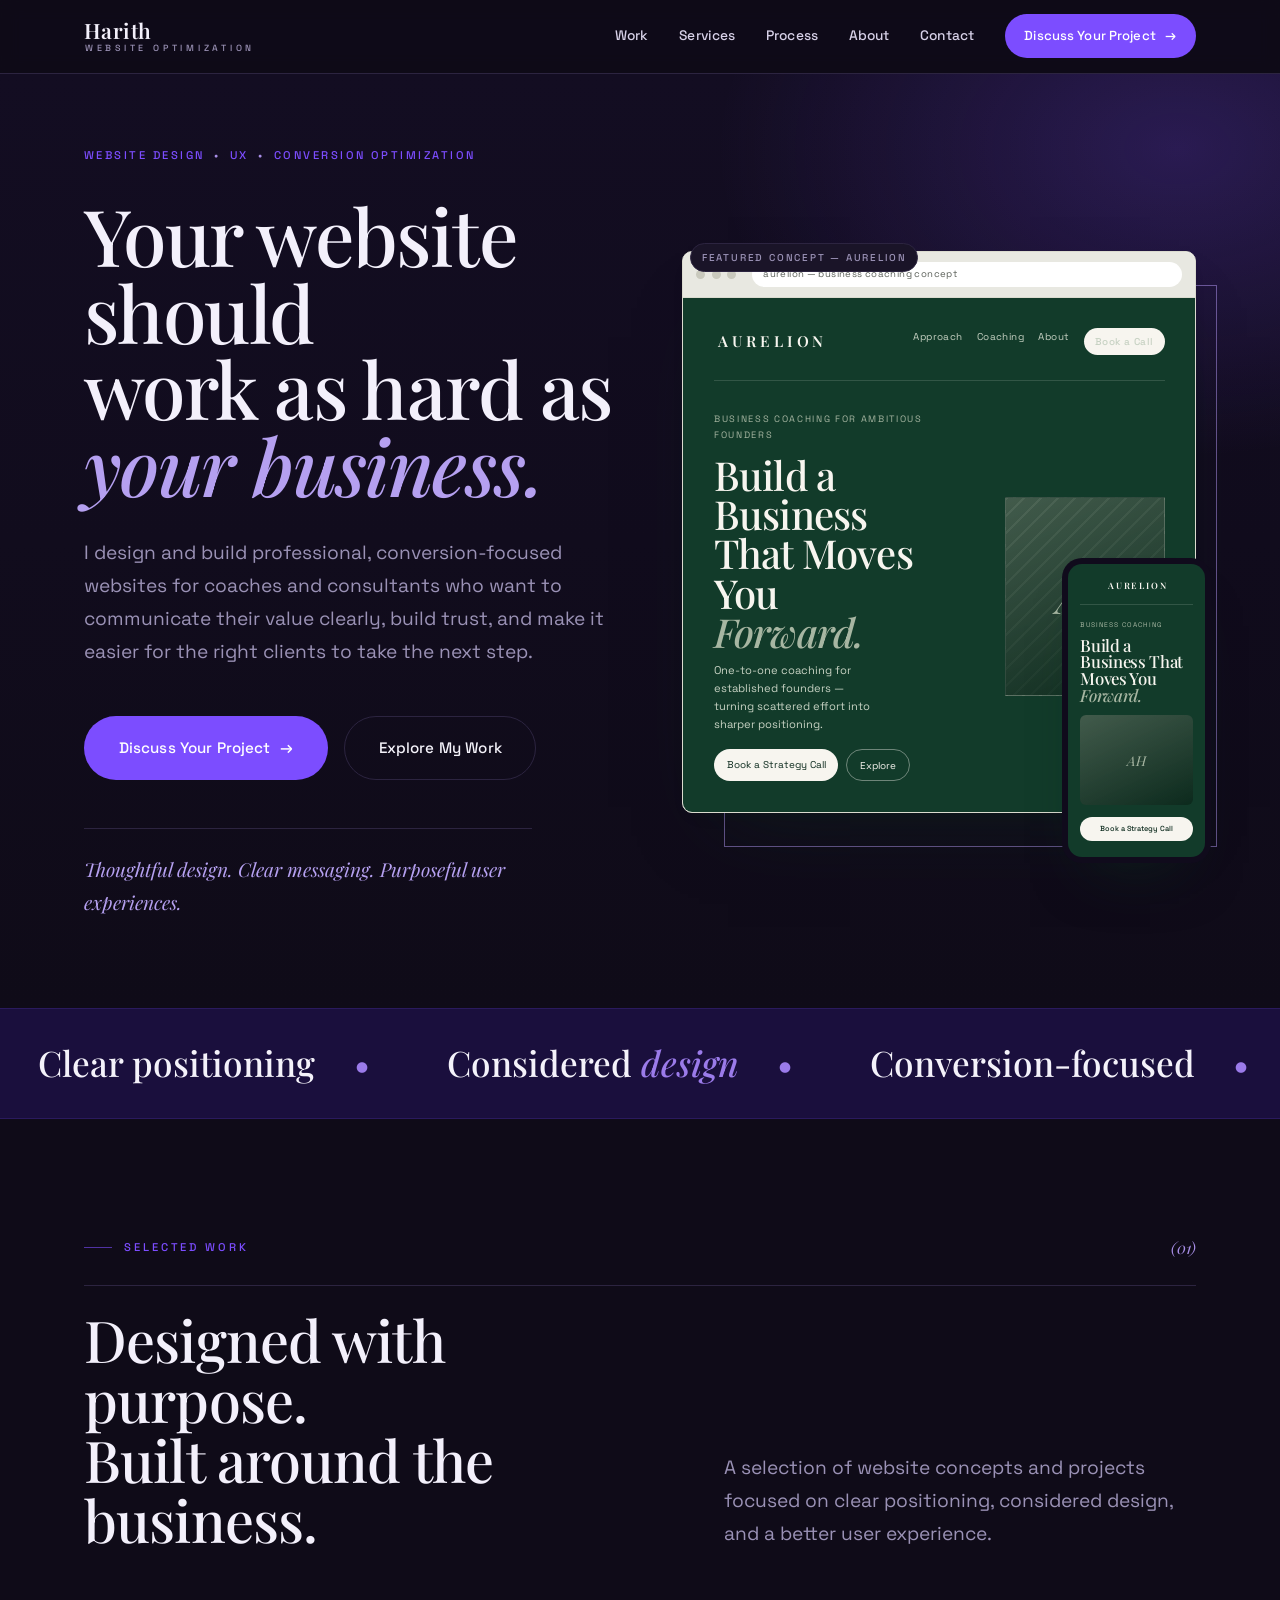
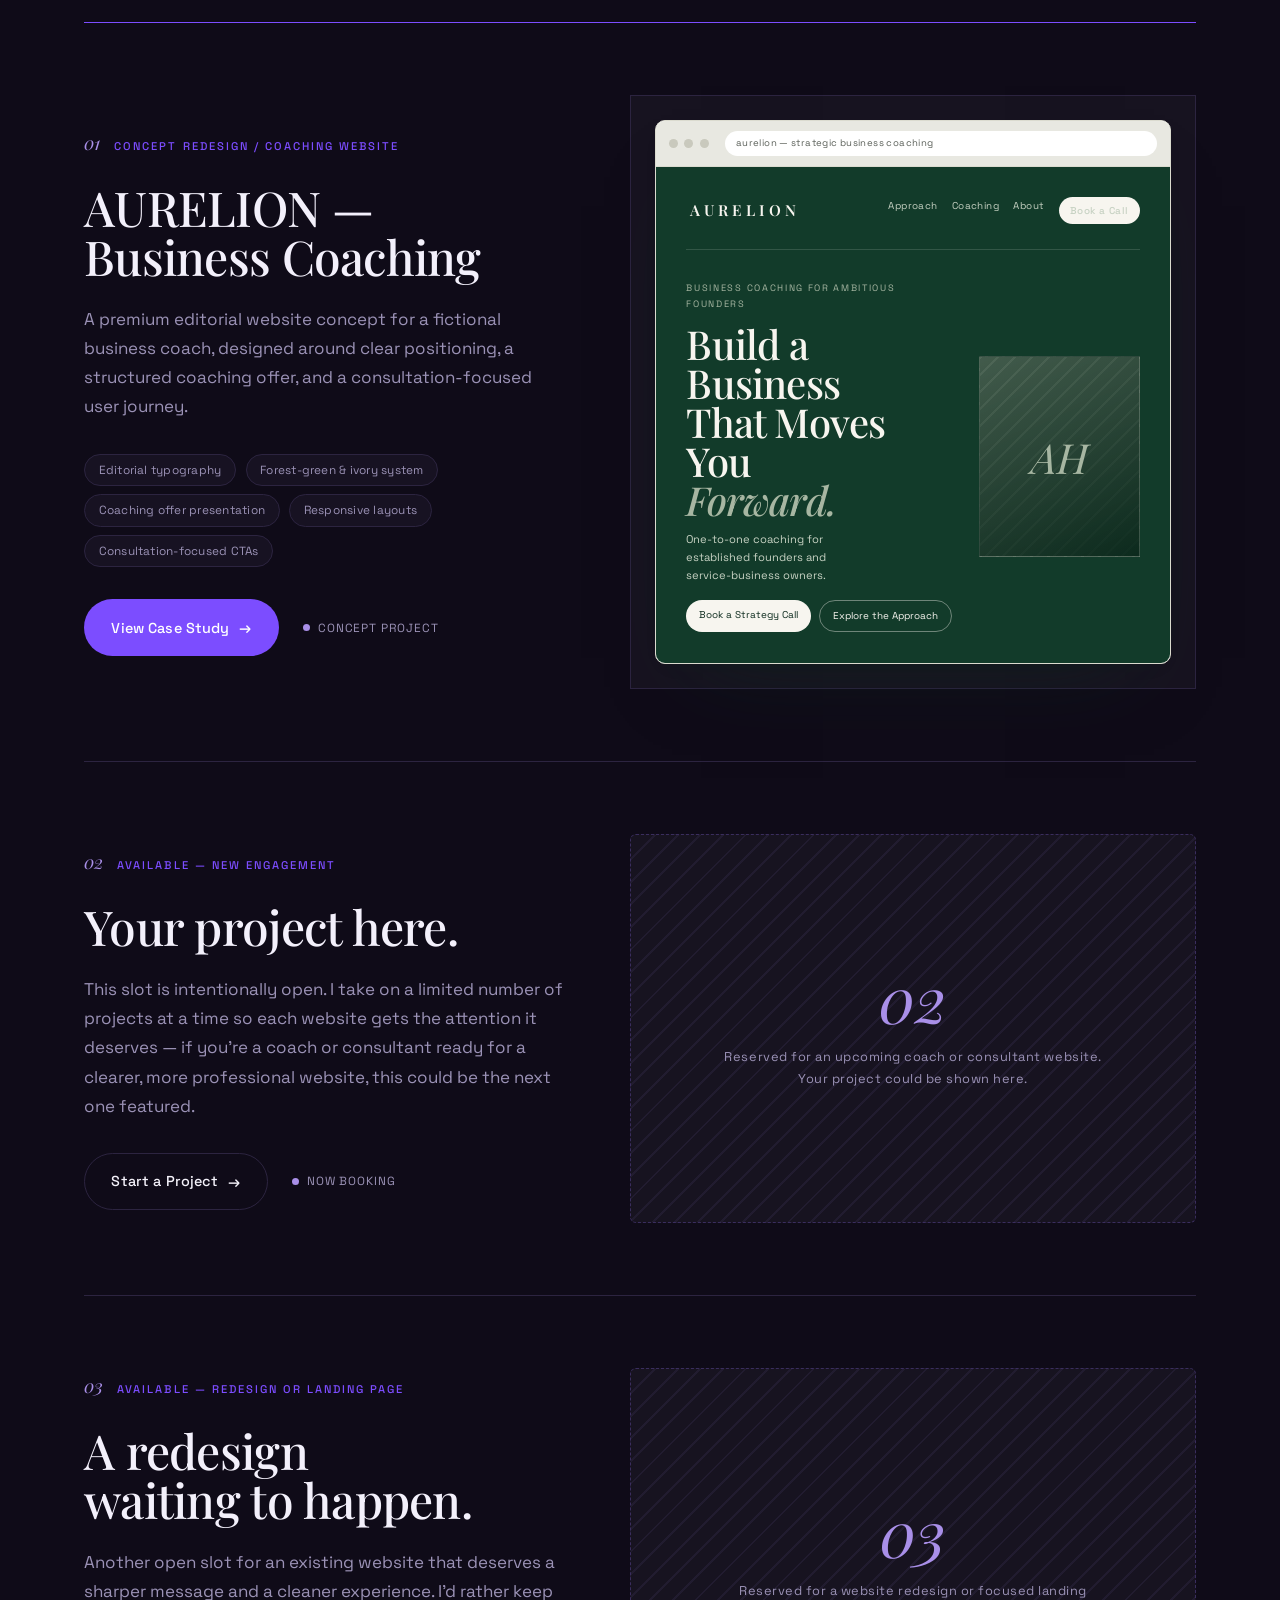
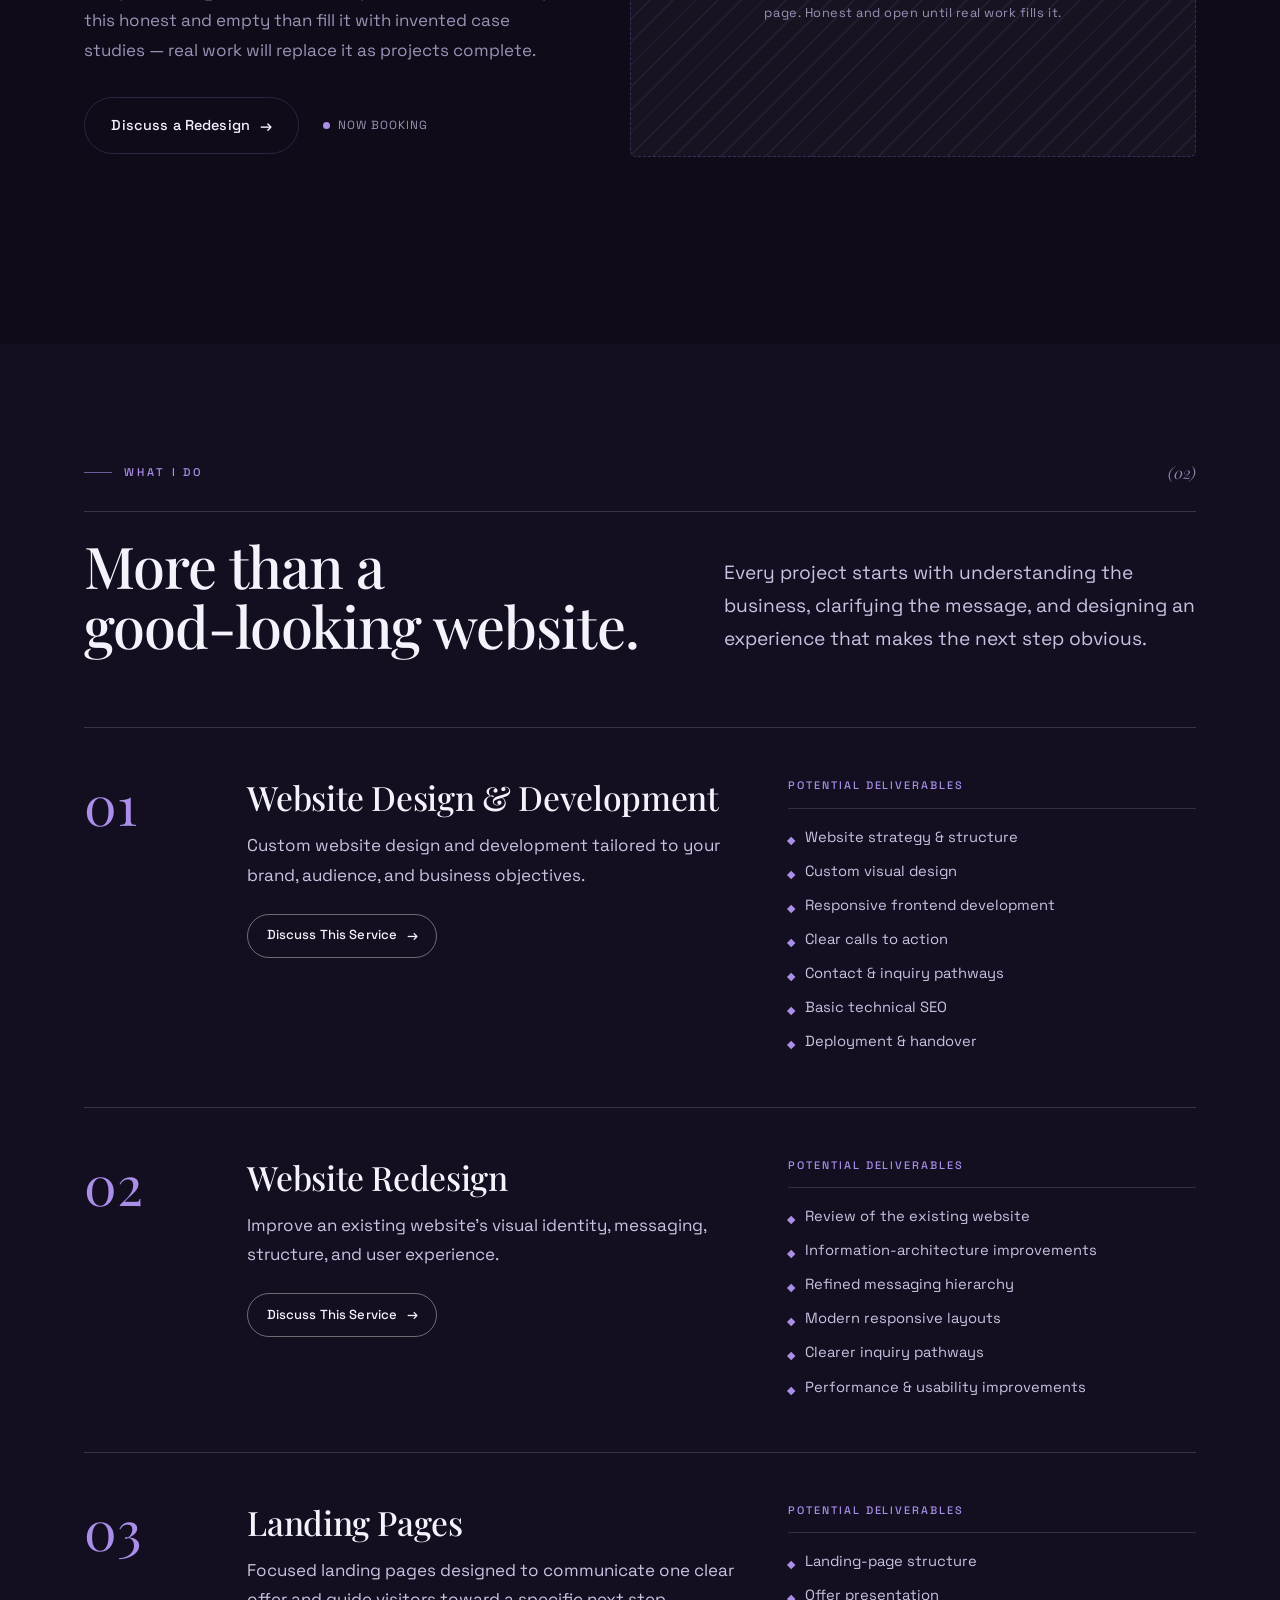
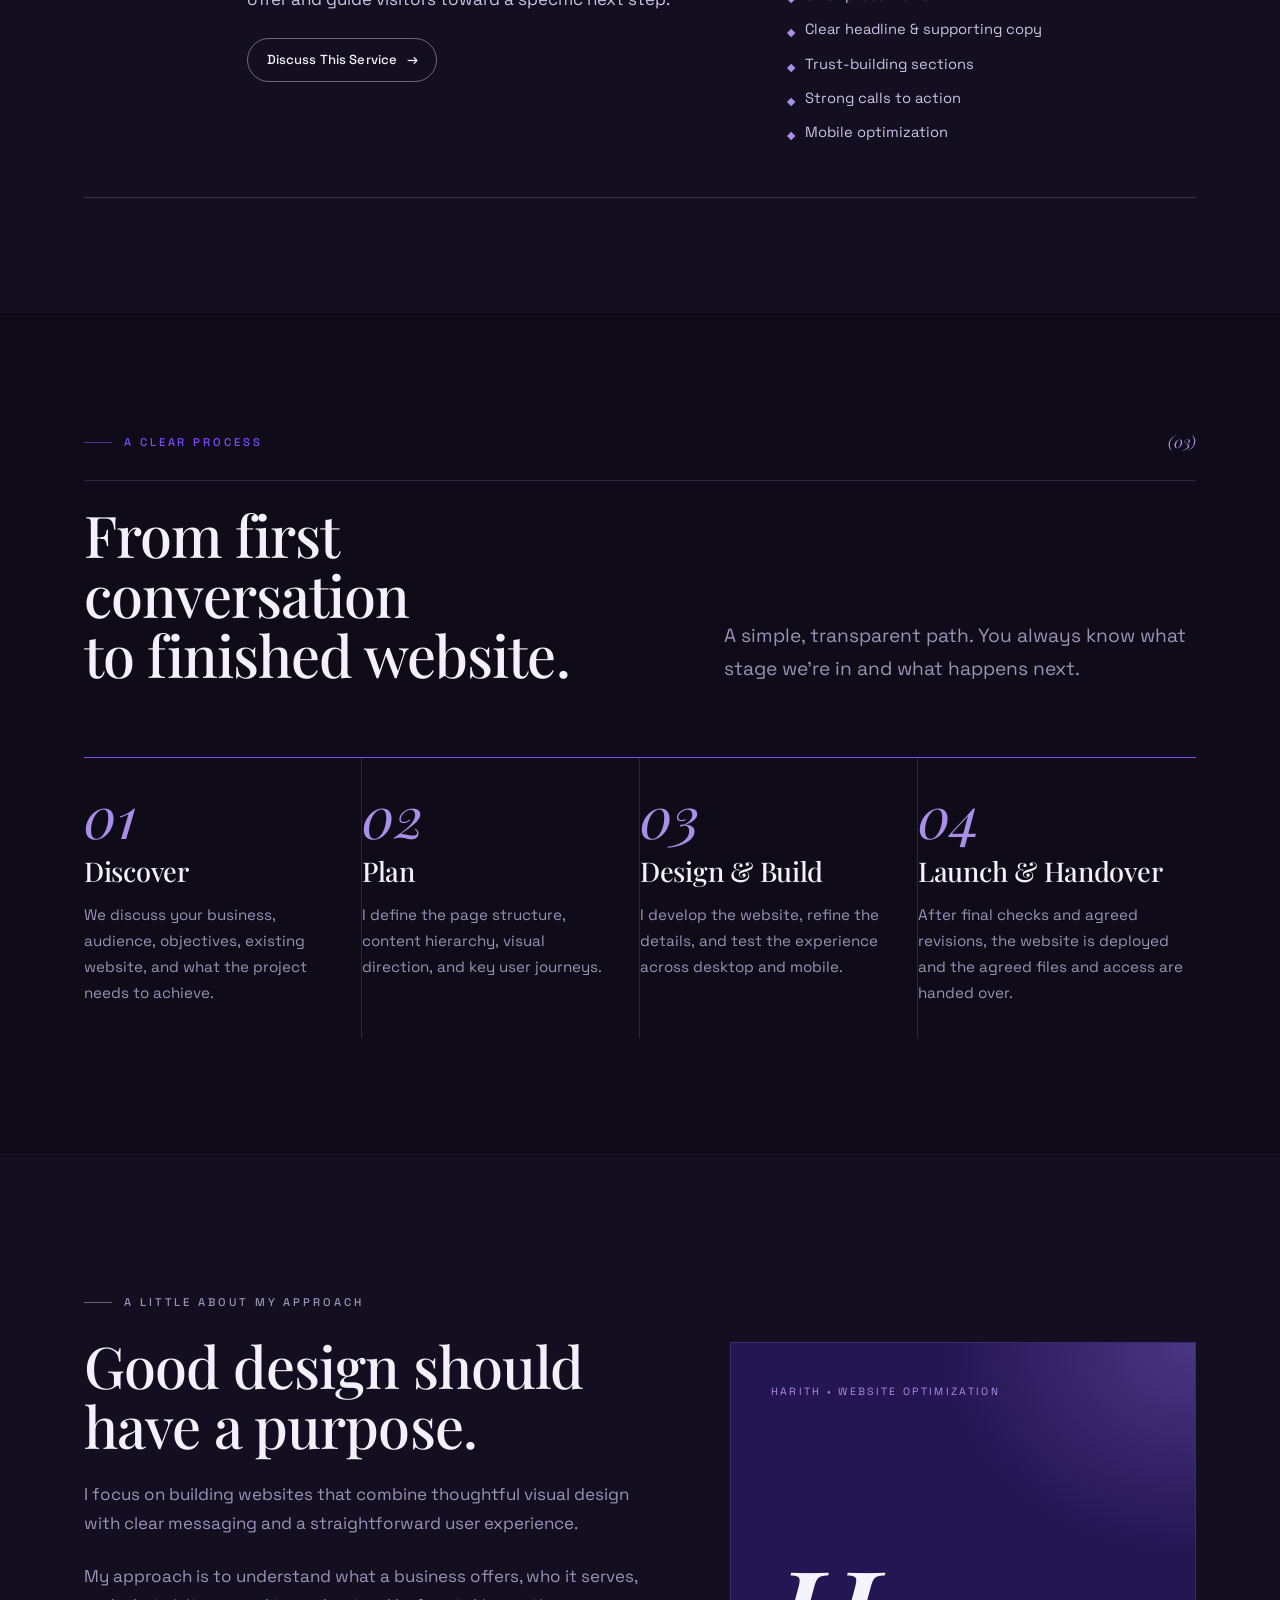
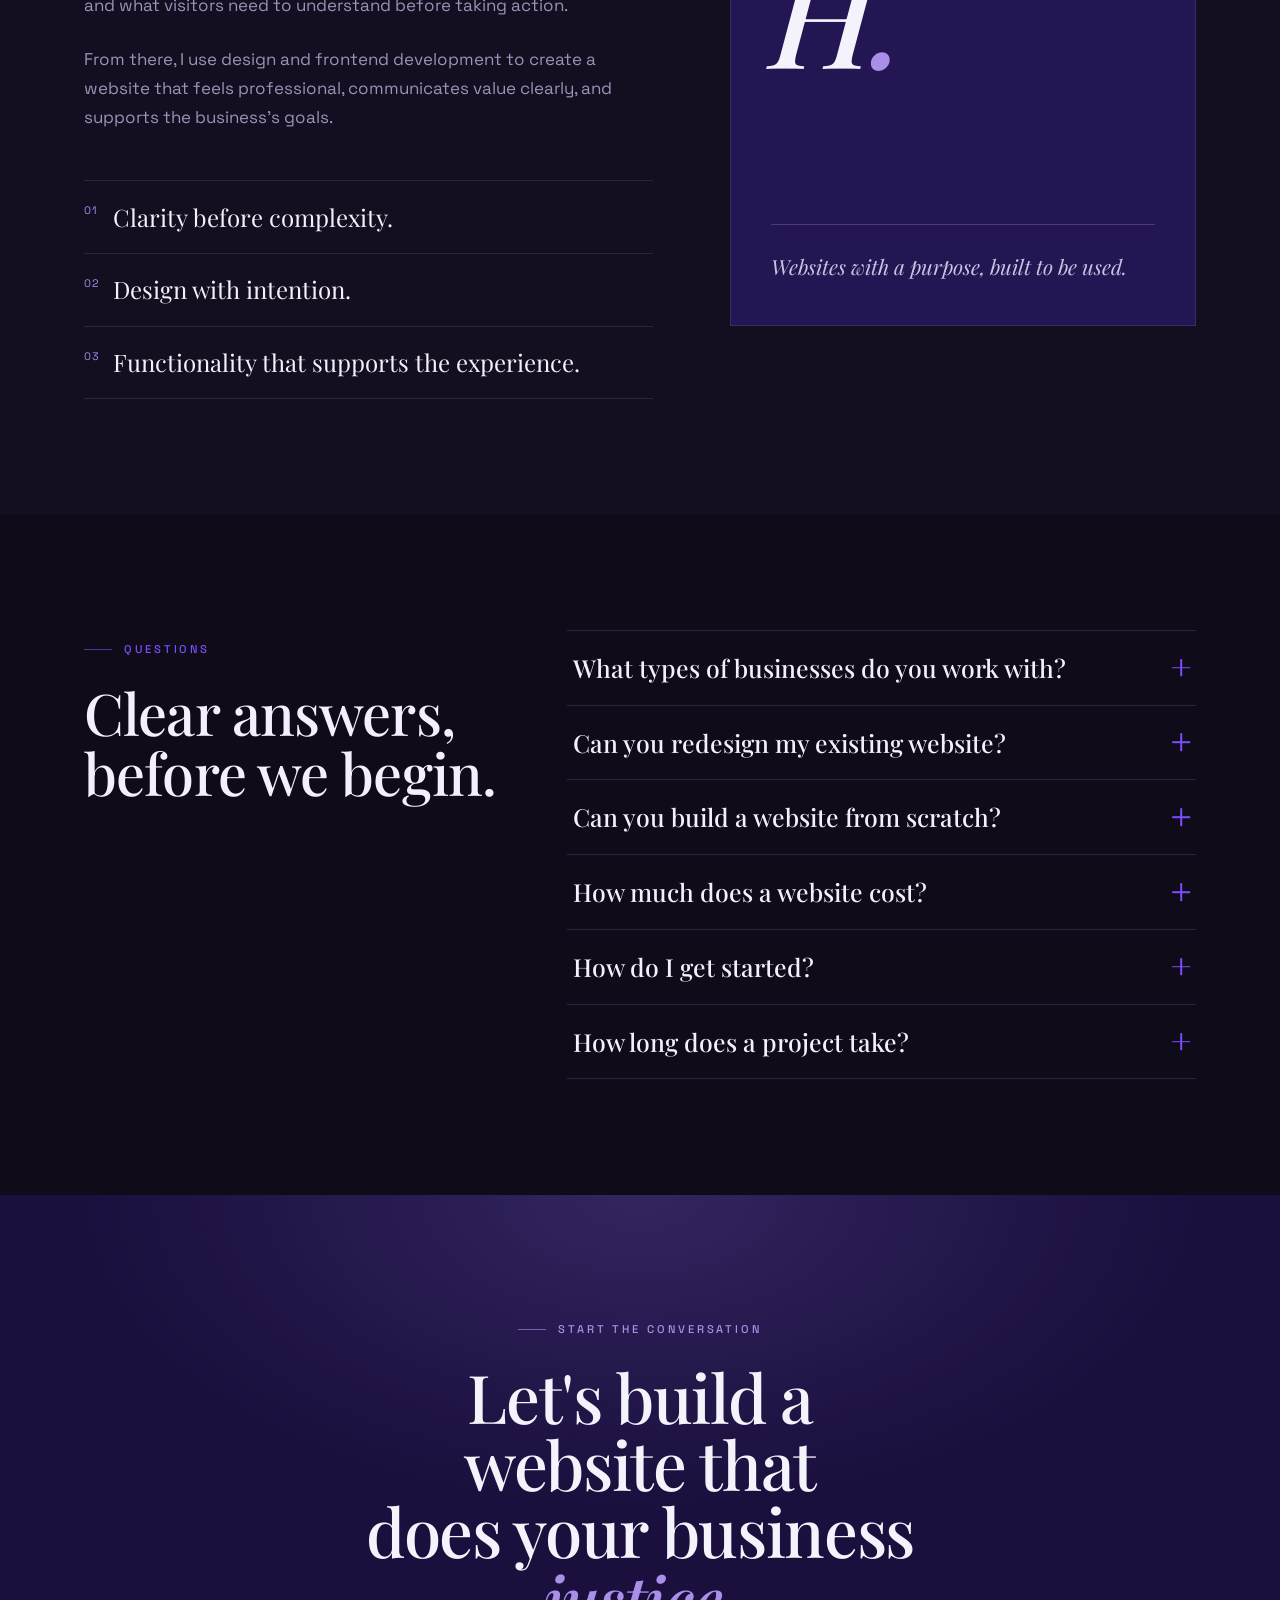
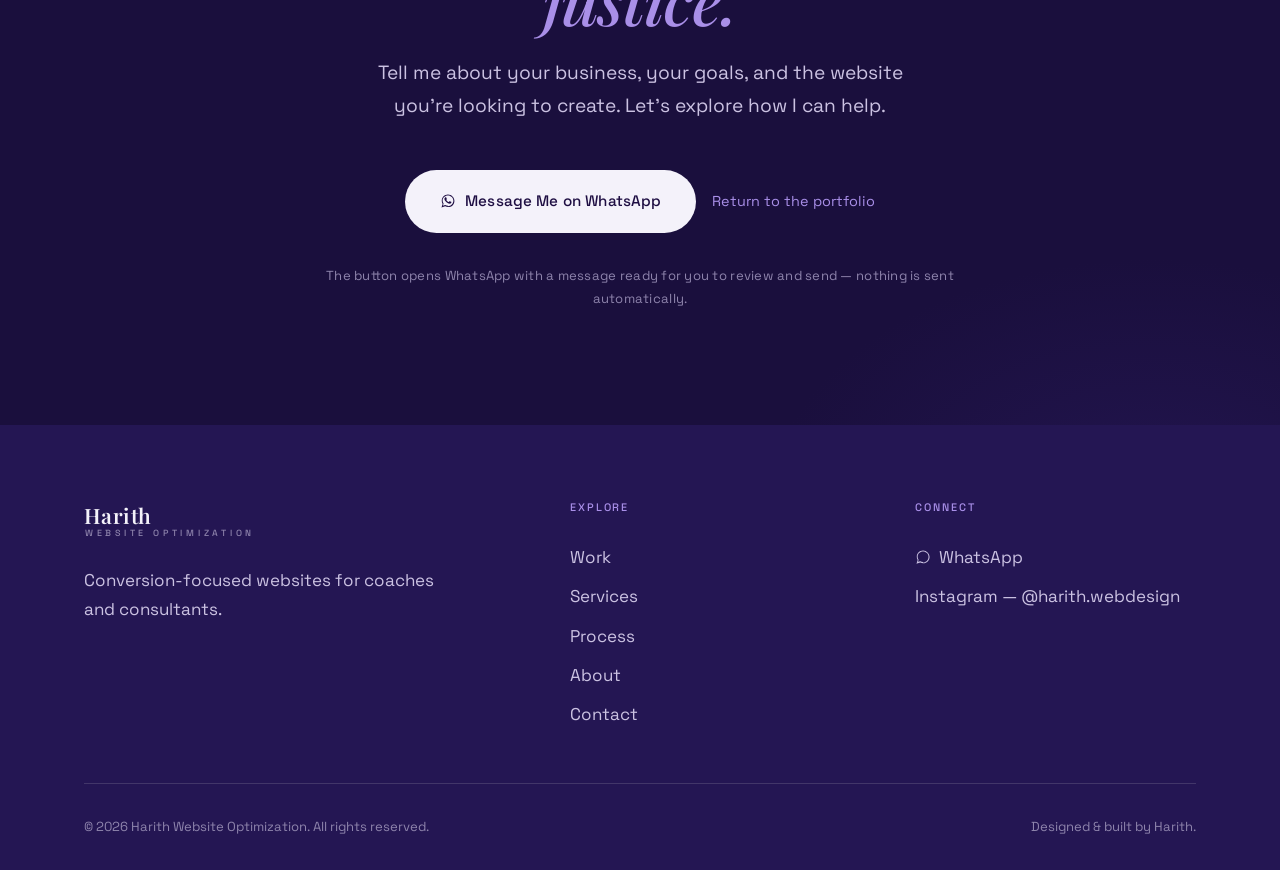
==== index.html @ 4164ee67 "Add files via upload" ====
<!doctype html>
<html lang="en">
<head>
  <meta charset="utf-8" />
  <meta name="viewport" content="width=device-width, initial-scale=1" />

  <!-- SEO -->
  <title>Harith Website Optimization — Conversion-Focused Websites for Coaches &amp; Consultants</title>
  <meta name="description" content="Harith Website Optimization designs and builds clear, professional, conversion-focused websites for coaches and consultants — turning outdated sites into experiences that build trust and encourage qualified inquiries." />
  <meta name="theme-color" content="#1E0E42" />
  <meta name="author" content="Harith Website Optimization" />

  <!-- Open Graph -->
  <meta property="og:type" content="website" />
  <meta property="og:title" content="Harith Website Optimization — Websites that work as hard as your business" />
  <meta property="og:description" content="Conversion-focused website design and development for coaches and consultants. Clear messaging, considered design, and a better user experience." />
  <meta property="og:site_name" content="Harith Website Optimization" />
  <!-- TODO: replace with your deployed URL + a 1200x630 preview image before launch -->
  <meta property="og:url" content="https://example.com/" />
  <meta property="og:image" content="https://example.com/assets/og-cover.png" />
  <meta name="twitter:card" content="summary_large_image" />

  <link rel="icon" href="assets/favicon.svg" type="image/svg+xml" />

  <!-- Fonts -->
  <link rel="preconnect" href="https://fonts.googleapis.com" />
  <link rel="preconnect" href="https://fonts.gstatic.com" crossorigin />
  <link href="https://fonts.googleapis.com/css2?family=Playfair+Display:ital,wght@0,400;0,500;0,600;0,700;1,400;1,500;1,600&family=Space+Grotesk:wght@400;500;600;700&display=swap" rel="stylesheet" />

  <link rel="stylesheet" href="style.css" />
</head>
<body>
  <a class="skip-link" href="#main">Skip to content</a>

  <!-- ============================ HEADER / NAV ============================ -->
  <header class="site-header" id="top">
    <div class="shell nav">
      <a class="wordmark" href="#top" aria-label="Harith Website Optimization — home">
        <span class="wm-top">Harith</span>
        <span class="wm-sub">Website Optimization</span>
      </a>

      <nav class="nav-links" aria-label="Primary">
        <a href="#work">Work</a>
        <a href="#services">Services</a>
        <a href="#process">Process</a>
        <a href="#about">About</a>
        <a href="#contact">Contact</a>
        <a class="btn btn-solid btn-sm btn-arrow"
           data-wa data-wa-msg="Hi Harith, I found your portfolio and would like to discuss a website project."
           href="https://wa.me/963937306331"
           target="_blank" rel="noopener noreferrer">Discuss Your Project</a>
      </nav>

      <button class="nav-toggle" id="navToggle" aria-expanded="false" aria-controls="mobileMenu" aria-label="Open menu">
        <span></span><span></span><span></span>
      </button>
    </div>
  </header>

  <!-- Mobile menu (full-screen overlay) -->
  <div class="mobile-menu" id="mobileMenu" hidden>
    <div class="mobile-top">
      <span class="wordmark" aria-hidden="true">
        <span class="wm-top">Harith</span>
        <span class="wm-sub">Website Optimization</span>
      </span>
      <button class="mobile-close" id="menuClose" aria-label="Close menu">&times;</button>
    </div>
    <nav aria-label="Mobile">
      <a href="#work"><span class="m-idx">01</span>Work</a>
      <a href="#services"><span class="m-idx">02</span>Services</a>
      <a href="#process"><span class="m-idx">03</span>Process</a>
      <a href="#about"><span class="m-idx">04</span>About</a>
      <a href="#contact"><span class="m-idx">05</span>Contact</a>
      <a class="btn btn-solid btn-block btn-arrow"
         data-wa data-wa-msg="Hi Harith, I found your portfolio and would like to discuss a website project."
         href="https://wa.me/963937306331"
         target="_blank" rel="noopener noreferrer">Discuss Your Project</a>
    </nav>
    <p class="mobile-foot">Conversion-focused websites for coaches &amp; consultants.</p>
  </div>

  <main id="main">

    <!-- ============================ HERO ============================ -->
    <section class="hero" aria-labelledby="hero-title">
      <div class="shell hero-grid">
        <div class="hero-copy">
          <p class="hero-eyebrow reveal">Website Design <span>&bull;</span> UX <span>&bull;</span> Conversion Optimization</p>
          <h1 class="hero-title reveal" data-delay="1" id="hero-title">
            Your website should<br class="opt" /> work as hard as<br class="opt" /> <em>your business.</em>
          </h1>
          <p class="hero-sub reveal" data-delay="2">
            I design and build professional, conversion-focused websites for coaches and
            consultants who want to communicate their value clearly, build trust, and make
            it easier for the right clients to take the next step.
          </p>
          <div class="hero-actions reveal" data-delay="2">
            <a class="btn btn-solid btn-lg btn-arrow"
               data-wa data-wa-msg="Hi Harith, I found your portfolio and would like to discuss a website project."
               href="https://wa.me/963937306331"
               target="_blank" rel="noopener noreferrer">Discuss Your Project</a>
            <a class="btn btn-outline btn-lg" href="#work">Explore My Work</a>
          </div>
          <p class="hero-trust reveal" data-delay="2">Thoughtful design. Clear messaging. Purposeful user experiences.</p>
        </div>

        <div class="hero-visual reveal" data-delay="1" aria-hidden="false">
          <span class="plate" aria-hidden="true"></span>
          <span class="mock-tag">Featured concept — AURELION</span>

          <!-- Desktop browser mockup: a faithful recreation of the AURELION hero -->
          <div class="browser" role="img" aria-label="Desktop mockup of the AURELION business-coaching website concept, showing a deep-green editorial hero with the AURELION wordmark, the headline “Build a Business That Moves You Forward,” and an ivory ‘Book a Strategy Call’ button.">
            <div class="browser-bar" aria-hidden="true">
              <i></i><i></i><i></i>
              <span class="b-url">aurelion — business coaching concept</span>
            </div>
            <div class="aur" aria-hidden="true">
              <div class="aur-nav">
                <span class="aur-wm">AURELION</span>
                <ul>
                  <li>Approach</li><li>Coaching</li><li>About</li>
                  <li class="aur-pill">Book a Call</li>
                </ul>
              </div>
              <div class="aur-body">
                <div>
                  <p class="aur-kicker">Business Coaching for Ambitious Founders</p>
                  <p class="aur-h">Build a Business<br />That Moves You<br /><em>Forward.</em></p>
                  <p class="aur-sub">One-to-one coaching for established founders — turning scattered effort into sharper positioning.</p>
                  <div class="aur-btns">
                    <span class="aur-btn solid">Book a Strategy Call</span>
                    <span class="aur-btn ghost">Explore</span>
                  </div>
                </div>
                <div class="aur-portrait"></div>
              </div>
            </div>
          </div>

          <!-- Phone mockup: AURELION mobile hero -->
          <div class="phone" aria-hidden="true">
            <div class="phone-screen">
              <div class="p-wm">AURELION</div>
              <p class="p-k">Business Coaching</p>
              <p class="p-h">Build a Business That Moves You <em>Forward.</em></p>
              <div class="p-portrait"></div>
              <div class="p-btn">Book a Strategy Call</div>
            </div>
          </div>
        </div>
      </div>
    </section>

    <!-- ===================== STUDIO MARQUEE STRIP ===================== -->
    <section class="strip" aria-label="Studio focus">
      <div class="strip-track" aria-hidden="true">
        <span>Clear positioning</span>
        <span>Considered <em>design</em></span>
        <span>Conversion-focused</span>
        <span>Built for coaches &amp; consultants</span>
        <span>Clear positioning</span>
        <span>Considered <em>design</em></span>
        <span>Conversion-focused</span>
        <span>Built for coaches &amp; consultants</span>
      </div>
    </section>

    <!-- ============================ WORK ============================ -->
    <section class="section work" id="work" aria-labelledby="work-title">
      <div class="shell">
        <div class="section-head">
          <div class="head-top reveal">
            <p class="eyebrow">Selected Work</p>
            <span class="sec-index">(01)</span>
          </div>
          <div class="head-cols">
            <h2 class="section-title reveal" id="work-title">Designed with purpose.<br class="opt" /> Built around the business.</h2>
            <p class="section-lede reveal" data-delay="1">
              A selection of website concepts and projects focused on clear positioning,
              considered design, and a better user experience.
            </p>
          </div>
        </div>

        <!-- PROJECT 01 — AURELION (real concept project) -->
        <article class="project reveal">
          <div class="project-body">
            <div class="project-head">
              <span class="project-no">01</span>
              <span class="project-cat">Concept Redesign / Coaching Website</span>
            </div>
            <h3 class="project-name">AURELION — Business Coaching</h3>
            <p class="project-desc">
              A premium editorial website concept for a fictional business coach, designed around
              clear positioning, a structured coaching offer, and a consultation-focused user journey.
            </p>
            <ul class="project-feats">
              <li>Editorial typography</li>
              <li>Forest-green &amp; ivory system</li>
              <li>Coaching offer presentation</li>
              <li>Responsive layouts</li>
              <li>Consultation-focused CTAs</li>
            </ul>
            <div class="project-actions">
              <!-- data-live-url read by script.js. If a deployed URL is set, a "View Live Project"
                   button is added automatically. With no URL, only the case-study link shows. -->
              <a class="btn btn-solid btn-arrow" id="aurelionCase" href="project-aurelion.html">View Case Study</a>
              <span class="status-chip">Concept project</span>
            </div>
          </div>

          <a class="project-media" href="project-aurelion.html" aria-label="Open the AURELION case study">
            <div class="project-frame">
              <span class="plate" aria-hidden="true"></span>
              <div class="browser" role="img" aria-label="Desktop mockup of the AURELION website concept: a deep forest-green editorial hero with the AURELION wordmark and the headline “Build a Business That Moves You Forward.”">
                <div class="browser-bar" aria-hidden="true">
                  <i></i><i></i><i></i>
                  <span class="b-url">aurelion — strategic business coaching</span>
                </div>
                <div class="aur" aria-hidden="true">
                  <div class="aur-nav">
                    <span class="aur-wm">AURELION</span>
                    <ul>
                      <li>Approach</li><li>Coaching</li><li>About</li>
                      <li class="aur-pill">Book a Call</li>
                    </ul>
                  </div>
                  <div class="aur-body">
                    <div>
                      <p class="aur-kicker">Business Coaching for Ambitious Founders</p>
                      <p class="aur-h">Build a Business<br />That Moves You<br /><em>Forward.</em></p>
                      <p class="aur-sub">One-to-one coaching for established founders and service-business owners.</p>
                      <div class="aur-btns">
                        <span class="aur-btn solid">Book a Strategy Call</span>
                        <span class="aur-btn ghost">Explore the Approach</span>
                      </div>
                    </div>
                    <div class="aur-portrait"></div>
                  </div>
                </div>
              </div>
            </div>
          </a>
        </article>

        <!-- PROJECT 02 — open engagement slot (honest placeholder) -->
        <article class="project flip reveal">
          <div class="project-media">
            <div class="slot" role="img" aria-label="Open project slot illustration">
              <div>
                <p class="slot-mark">02</p>
                <p class="slot-note">Reserved for an upcoming coach or consultant website. Your project could be shown here.</p>
              </div>
            </div>
          </div>
          <div class="project-body">
            <div class="project-head">
              <span class="project-no">02</span>
              <span class="project-cat">Available — New Engagement</span>
            </div>
            <h3 class="project-name">Your project here.</h3>
            <p class="project-desc">
              This slot is intentionally open. I take on a limited number of projects at a time so each
              website gets the attention it deserves — if you're a coach or consultant ready for a
              clearer, more professional website, this could be the next one featured.
            </p>
            <div class="project-actions">
              <a class="btn btn-outline btn-arrow"
                 data-wa data-wa-msg="Hi Harith, I'd like to discuss building a new website for my business."
                 href="https://wa.me/963937306331"
                 target="_blank" rel="noopener noreferrer">Start a Project</a>
              <span class="status-chip">Now booking</span>
            </div>
          </div>
        </article>

        <!-- PROJECT 03 — open engagement slot (honest placeholder) -->
        <article class="project reveal">
          <div class="project-body">
            <div class="project-head">
              <span class="project-no">03</span>
              <span class="project-cat">Available — Redesign or Landing Page</span>
            </div>
            <h3 class="project-name">A redesign waiting to happen.</h3>
            <p class="project-desc">
              Another open slot for an existing website that deserves a sharper message and a cleaner
              experience. I'd rather keep this honest and empty than fill it with invented case studies —
              real work will replace it as projects complete.
            </p>
            <div class="project-actions">
              <a class="btn btn-outline btn-arrow"
                 data-wa data-wa-msg="Hi Harith, I'm interested in redesigning my existing website."
                 href="https://wa.me/963937306331"
                 target="_blank" rel="noopener noreferrer">Discuss a Redesign</a>
              <span class="status-chip">Now booking</span>
            </div>
          </div>
          <div class="project-media">
            <div class="slot" role="img" aria-label="Open project slot illustration">
              <div>
                <p class="slot-mark">03</p>
                <p class="slot-note">Reserved for a website redesign or focused landing page. Honest and open until real work fills it.</p>
              </div>
            </div>
          </div>
        </article>
      </div>
    </section>

    <!-- ============================ SERVICES ============================ -->
    <section class="section services" id="services" aria-labelledby="services-title">
      <div class="shell">
        <div class="section-head">
          <div class="head-top reveal">
            <p class="eyebrow">What I Do</p>
            <span class="sec-index">(02)</span>
          </div>
          <div class="head-cols">
            <h2 class="section-title reveal" id="services-title">More than a<br class="opt" /> good-looking website.</h2>
            <p class="section-lede reveal" data-delay="1">
              Every project starts with understanding the business, clarifying the message,
              and designing an experience that makes the next step obvious.
            </p>
          </div>
        </div>

        <!-- SERVICE 01 -->
        <div class="service reveal">
          <span class="service-no">01</span>
          <div class="service-main">
            <h3>Website Design &amp; Development</h3>
            <p>Custom website design and development tailored to your brand, audience, and business objectives.</p>
            <a class="btn btn-ghost-light btn-sm btn-arrow"
               data-wa data-wa-msg="Hi Harith, I'd like to discuss building a new website for my business."
               href="https://wa.me/963937306331"
               target="_blank" rel="noopener noreferrer">Discuss This Service</a>
          </div>
          <div class="service-deliver">
            <h4>Potential deliverables</h4>
            <ul>
              <li>Website strategy &amp; structure</li>
              <li>Custom visual design</li>
              <li>Responsive frontend development</li>
              <li>Clear calls to action</li>
              <li>Contact &amp; inquiry pathways</li>
              <li>Basic technical SEO</li>
              <li>Deployment &amp; handover</li>
            </ul>
          </div>
        </div>

        <!-- SERVICE 02 -->
        <div class="service reveal">
          <span class="service-no">02</span>
          <div class="service-main">
            <h3>Website Redesign</h3>
            <p>Improve an existing website's visual identity, messaging, structure, and user experience.</p>
            <a class="btn btn-ghost-light btn-sm btn-arrow"
               data-wa data-wa-msg="Hi Harith, I'm interested in redesigning my existing website."
               href="https://wa.me/963937306331"
               target="_blank" rel="noopener noreferrer">Discuss This Service</a>
          </div>
          <div class="service-deliver">
            <h4>Potential deliverables</h4>
            <ul>
              <li>Review of the existing website</li>
              <li>Information-architecture improvements</li>
              <li>Refined messaging hierarchy</li>
              <li>Modern responsive layouts</li>
              <li>Clearer inquiry pathways</li>
              <li>Performance &amp; usability improvements</li>
            </ul>
          </div>
        </div>

        <!-- SERVICE 03 -->
        <div class="service reveal">
          <span class="service-no">03</span>
          <div class="service-main">
            <h3>Landing Pages</h3>
            <p>Focused landing pages designed to communicate one clear offer and guide visitors toward a specific next step.</p>
            <a class="btn btn-ghost-light btn-sm btn-arrow"
               data-wa data-wa-msg="Hi Harith, I'd like to discuss a landing page for my business."
               href="https://wa.me/963937306331"
               target="_blank" rel="noopener noreferrer">Discuss This Service</a>
          </div>
          <div class="service-deliver">
            <h4>Potential deliverables</h4>
            <ul>
              <li>Landing-page structure</li>
              <li>Offer presentation</li>
              <li>Clear headline &amp; supporting copy</li>
              <li>Trust-building sections</li>
              <li>Strong calls to action</li>
              <li>Mobile optimization</li>
            </ul>
          </div>
        </div>
      </div>
    </section>

    <!-- ============================ PROCESS ============================ -->
    <section class="section process" id="process" aria-labelledby="process-title">
      <div class="shell">
        <div class="section-head">
          <div class="head-top reveal">
            <p class="eyebrow">A Clear Process</p>
            <span class="sec-index">(03)</span>
          </div>
          <div class="head-cols">
            <h2 class="section-title reveal" id="process-title">From first conversation<br class="opt" /> to finished website.</h2>
            <p class="section-lede reveal" data-delay="1">
              A simple, transparent path. You always know what stage we're in and what happens next.
            </p>
          </div>
        </div>

        <ol class="steps">
          <li class="step reveal">
            <span class="step-num">01</span>
            <h3 class="step-title">Discover</h3>
            <p>We discuss your business, audience, objectives, existing website, and what the project needs to achieve.</p>
          </li>
          <li class="step reveal" data-delay="1">
            <span class="step-num">02</span>
            <h3 class="step-title">Plan</h3>
            <p>I define the page structure, content hierarchy, visual direction, and key user journeys.</p>
          </li>
          <li class="step reveal" data-delay="2">
            <span class="step-num">03</span>
            <h3 class="step-title">Design &amp; Build</h3>
            <p>I develop the website, refine the details, and test the experience across desktop and mobile.</p>
          </li>
          <li class="step reveal" data-delay="3">
            <span class="step-num">04</span>
            <h3 class="step-title">Launch &amp; Handover</h3>
            <p>After final checks and agreed revisions, the website is deployed and the agreed files and access are handed over.</p>
          </li>
        </ol>
      </div>
    </section>

    <!-- ============================ ABOUT ============================ -->
    <section class="section about" id="about" aria-labelledby="about-title">
      <div class="shell about-grid">
        <div class="about-copy reveal">
          <p class="eyebrow">A Little About My Approach</p>
          <h2 class="section-title" id="about-title">Good design should<br class="opt" /> have a purpose.</h2>
          <p>
            I focus on building websites that combine thoughtful visual design with clear messaging
            and a straightforward user experience.
          </p>
          <p>
            My approach is to understand what a business offers, who it serves, and what visitors
            need to understand before taking action.
          </p>
          <p>
            From there, I use design and frontend development to create a website that feels
            professional, communicates value clearly, and supports the business's goals.
          </p>
          <ul class="principle-list">
            <li>Clarity before complexity.</li>
            <li>Design with intention.</li>
            <li>Functionality that supports the experience.</li>
          </ul>
        </div>

        <div class="about-mark reveal" data-delay="1" role="img" aria-label="Typographic monogram for Harith Website Optimization">
          <span class="am-top">Harith &bull; Website Optimization</span>
          <span class="am-mono">H<span>.</span></span>
          <span class="am-foot">Websites with a purpose, built to be used.</span>
        </div>
      </div>
    </section>

    <!-- ============================ FAQ ============================ -->
    <section class="section faq" id="faq" aria-labelledby="faq-title">
      <div class="shell faq-grid">
        <div class="faq-head reveal">
          <p class="eyebrow">Questions</p>
          <h2 class="section-title" id="faq-title" style="margin-top:var(--s-3)">Clear answers,<br class="opt" /> before we begin.</h2>
        </div>

        <div class="accordion reveal" data-delay="1">
          <div class="acc-item">
            <h3>
              <button class="acc-trigger" aria-expanded="false" aria-controls="faq-1" id="faq-1-btn">
                <span>What types of businesses do you work with?</span>
                <span class="acc-icon" aria-hidden="true"></span>
              </button>
            </h3>
            <div class="acc-panel" id="faq-1" role="region" aria-labelledby="faq-1-btn" hidden>
              <p>I focus on coaches, consultants, and service businesses that want a more professional website and a clearer way to communicate their offer.</p>
            </div>
          </div>

          <div class="acc-item">
            <h3>
              <button class="acc-trigger" aria-expanded="false" aria-controls="faq-2" id="faq-2-btn">
                <span>Can you redesign my existing website?</span>
                <span class="acc-icon" aria-hidden="true"></span>
              </button>
            </h3>
            <div class="acc-panel" id="faq-2" role="region" aria-labelledby="faq-2-btn" hidden>
              <p>Yes. The first step is to understand your current website, your goals, and the improvements that would make the most difference.</p>
            </div>
          </div>

          <div class="acc-item">
            <h3>
              <button class="acc-trigger" aria-expanded="false" aria-controls="faq-3" id="faq-3-btn">
                <span>Can you build a website from scratch?</span>
                <span class="acc-icon" aria-hidden="true"></span>
              </button>
            </h3>
            <div class="acc-panel" id="faq-3" role="region" aria-labelledby="faq-3-btn" hidden>
              <p>Yes. Projects can include planning, design, frontend development, and deployment, depending on the agreed scope.</p>
            </div>
          </div>

          <div class="acc-item">
            <h3>
              <button class="acc-trigger" aria-expanded="false" aria-controls="faq-4" id="faq-4-btn">
                <span>How much does a website cost?</span>
                <span class="acc-icon" aria-hidden="true"></span>
              </button>
            </h3>
            <div class="acc-panel" id="faq-4" role="region" aria-labelledby="faq-4-btn" hidden>
              <p>Pricing depends on the project's scope, functionality, and requirements. Contact me with an overview of your project so we can discuss the appropriate approach.</p>
            </div>
          </div>

          <div class="acc-item">
            <h3>
              <button class="acc-trigger" aria-expanded="false" aria-controls="faq-5" id="faq-5-btn">
                <span>How do I get started?</span>
                <span class="acc-icon" aria-hidden="true"></span>
              </button>
            </h3>
            <div class="acc-panel" id="faq-5" role="region" aria-labelledby="faq-5-btn" hidden>
              <p>Send me a message through WhatsApp with a brief description of your business and what you need. We can discuss the project and its requirements.</p>
            </div>
          </div>

          <div class="acc-item">
            <h3>
              <button class="acc-trigger" aria-expanded="false" aria-controls="faq-6" id="faq-6-btn">
                <span>How long does a project take?</span>
                <span class="acc-icon" aria-hidden="true"></span>
              </button>
            </h3>
            <div class="acc-panel" id="faq-6" role="region" aria-labelledby="faq-6-btn" hidden>
              <p>Timelines depend on the scope, content readiness, functionality, and feedback process. The schedule will be discussed before a project begins.</p>
            </div>
          </div>
        </div>
      </div>
    </section>

    <!-- ============================ FINAL CTA ============================ -->
    <section class="section final-cta" id="contact" aria-labelledby="cta-title">
      <div class="shell final-inner">
        <p class="eyebrow eyebrow-light reveal">Start the Conversation</p>
        <h2 class="cta-title reveal" id="cta-title">
          Let's build a website that<br class="opt" /> does your business <em>justice.</em>
        </h2>
        <p class="cta-sub reveal">
          Tell me about your business, your goals, and the website you're looking to create.
          Let's explore how I can help.
        </p>
        <div class="cta-actions reveal">
          <a class="btn btn-ivory btn-lg"
             data-wa data-wa-msg="Hi Harith, I'd like to discuss a website project. My business is [business type], and I'm looking for [project requirements]."
             href="https://wa.me/963937306331"
             target="_blank" rel="noopener noreferrer">
            <svg class="wa-glyph" viewBox="0 0 32 32" fill="currentColor" aria-hidden="true"><path d="M16 3C9.1 3 3.5 8.6 3.5 15.5c0 2.3.6 4.5 1.8 6.4L3 29l7.3-2.2c1.8 1 3.9 1.5 6 1.5h.1c6.9 0 12.5-5.6 12.5-12.5S22.9 3 16 3zm0 22.8h-.1c-1.9 0-3.7-.5-5.3-1.5l-.4-.2-4.3 1.3 1.3-4.2-.3-.4c-1.1-1.7-1.6-3.6-1.6-5.6C5 9.7 9.9 4.9 16 4.9c2.9 0 5.6 1.1 7.6 3.2 2 2 3.2 4.7 3.2 7.6 0 6-4.9 10.9-10.8 10.9zm6.1-8.2c-.3-.2-2-1-2.3-1.1-.3-.1-.5-.2-.8.2-.2.3-.9 1.1-1.1 1.3-.2.2-.4.2-.7.1-.3-.2-1.4-.5-2.7-1.6-1-.9-1.6-2-1.8-2.3-.2-.3 0-.5.1-.7.1-.1.3-.4.5-.6.2-.2.2-.3.3-.5.1-.2 0-.4 0-.6-.1-.2-.8-1.9-1.1-2.6-.3-.7-.6-.6-.8-.6h-.7c-.2 0-.6.1-.9.4-.3.3-1.2 1.2-1.2 2.9 0 1.7 1.2 3.3 1.4 3.6.2.2 2.4 3.7 5.8 5.1.8.4 1.5.6 2 .7.8.3 1.6.2 2.2.1.7-.1 2-.8 2.3-1.6.3-.8.3-1.5.2-1.6-.1-.2-.3-.2-.6-.4z"/></svg>
            Message Me on WhatsApp
          </a>
          <a class="cta-back" href="#work">Return to the portfolio</a>
        </div>
        <p class="cta-fine reveal">
          The button opens WhatsApp with a message ready for you to review and send — nothing is sent automatically.
        </p>
      </div>
    </section>
  </main>

  <!-- ============================ FOOTER ============================ -->
  <footer class="site-footer">
    <div class="shell">
      <div class="footer-grid">
        <div class="footer-brand">
          <span class="wordmark" aria-hidden="true">
            <span class="wm-top">Harith</span>
            <span class="wm-sub">Website Optimization</span>
          </span>
          <p>Conversion-focused websites for coaches and consultants.</p>
        </div>

        <nav class="footer-col" aria-label="Footer">
          <h4>Explore</h4>
          <a href="#work">Work</a>
          <a href="#services">Services</a>
          <a href="#process">Process</a>
          <a href="#about">About</a>
          <a href="#contact">Contact</a>
        </nav>

        <div class="footer-col">
          <h4>Connect</h4>
          <a href="https://wa.me/963937306331" target="_blank" rel="noopener noreferrer"
             data-wa data-wa-msg="Hi Harith, I found your portfolio and would like to discuss a website project.">
            <svg class="wa-glyph" viewBox="0 0 32 32" fill="currentColor" aria-hidden="true"><path d="M16 3C9.1 3 3.5 8.6 3.5 15.5c0 2.3.6 4.5 1.8 6.4L3 29l7.3-2.2c1.8 1 3.9 1.5 6 1.5h.1c6.9 0 12.5-5.6 12.5-12.5S22.9 3 16 3zm0 22.8h-.1c-1.9 0-3.7-.5-5.3-1.5l-.4-.2-4.3 1.3 1.3-4.2-.3-.4c-1.1-1.7-1.6-3.6-1.6-5.6C5 9.7 9.9 4.9 16 4.9c2.9 0 5.6 1.1 7.6 3.2 2 2 3.2 4.7 3.2 7.6 0 6-4.9 10.9-10.8 10.9z"/></svg>
            WhatsApp
          </a>
          <a href="https://www.instagram.com/harith.webdesign/" target="_blank" rel="noopener noreferrer">Instagram — @harith.webdesign</a>
        </div>
      </div>

      <div class="footer-base">
        <p>&copy; <span id="year">2026</span> Harith Website Optimization. All rights reserved.</p>
        <p>Designed &amp; built by Harith.</p>
      </div>
    </div>
  </footer>

  <script src="script.js" defer></script>
</body>
</html>
---- style.css ----
/* =====================================================================
   HARITH WEBSITE OPTIMIZATION — Portfolio
   An art-directed studio identity. Vanilla CSS, no dependencies.
   Palette shared with the brand; type + layout language are its own,
   deliberately distinct from the AURELION project it features.
   ===================================================================== */

/* ------------------------------ TOKENS ------------------------------ */
:root {
  /* brand palette */
  --green:        #123B2A;
  --green-deep:   #0C2A1D;
  --green-mid:    #1C4D37;
  --charcoal:     #171A18;
  --ivory:        #F7F5EF;
  --gray:         #E8E8E1;
  --sage:         #A7B6A2;

  /* derived surfaces + ink */
  --paper:        #FBFAF5;
  --border:       #DFDED4;
  --border-soft:  #E7E6DD;
  --ink:          #22271F;
  --ink-soft:     #5C6158;
  --on-dark:      var(--ivory);
  --on-dark-soft: #C5D0C1;
  --on-dark-dim:  #90A08C;

  /* type */
  --serif: "Cormorant Garamond", Georgia, "Times New Roman", serif;
  --sans:  "Space Grotesk", system-ui, -apple-system, "Segoe UI", Helvetica, Arial, sans-serif;

  /* spacing */
  --s-1: 0.5rem;
  --s-2: 1rem;
  --s-3: 1.5rem;
  --s-4: 2rem;
  --s-5: 3rem;
  --s-6: 4.5rem;
  --s-7: 7rem;

  /* layout */
  --maxw: 1240px;
  --gutter: clamp(1.25rem, 5vw, 4.5rem);
  --section-y: clamp(4.5rem, 9vw, 9rem);

  /* motion */
  --ease: cubic-bezier(0.22, 0.61, 0.36, 1);
}

/* ------------------------------ RESET ------------------------------- */
*, *::before, *::after { box-sizing: border-box; }
* { margin: 0; }
html { scroll-behavior: smooth; -webkit-text-size-adjust: 100%; scroll-padding-top: 5.5rem; }

body {
  font-family: var(--sans);
  font-size: 1.0625rem;
  line-height: 1.72;
  font-weight: 400;
  color: var(--ink);
  background: var(--ivory);
  -webkit-font-smoothing: antialiased;
  text-rendering: optimizeLegibility;
  overflow-x: hidden;
}

img, svg { max-width: 100%; display: block; }
img { height: auto; }
button { font: inherit; color: inherit; cursor: pointer; border: none; background: none; }
a { color: inherit; text-decoration: none; }
ul, ol { list-style: none; padding: 0; }
h1, h2, h3, h4 {
  font-weight: 400;
  line-height: 1.04;
  letter-spacing: -0.01em;
  text-wrap: balance;
  overflow-wrap: break-word;
}

::selection { background: var(--green); color: var(--ivory); }

/* keyboard focus */
:focus-visible {
  outline: 2px solid var(--green);
  outline-offset: 3px;
  border-radius: 2px;
}
.hero :focus-visible,
.final-cta :focus-visible,
.site-header :focus-visible { outline-color: var(--ivory); }

.skip-link {
  position: absolute;
  left: 1rem; top: -4rem;
  background: var(--green);
  color: var(--ivory);
  padding: 0.6rem 1rem;
  border-radius: 4px;
  z-index: 300;
  transition: top 0.2s var(--ease);
}
.skip-link:focus { top: 1rem; }

/* ----------------------------- LAYOUT ------------------------------- */
.shell {
  width: 100%;
  max-width: var(--maxw);
  margin-inline: auto;
  padding-inline: var(--gutter);
}
.section { padding-block: var(--section-y); }

/* allow grid/flex children that contain nowrap or wide content to shrink
   below their intrinsic min-content width (prevents horizontal overflow) */
.hero-grid, .head-cols, .project, .service, .about-grid, .faq-grid,
.case-head, .case-block, .case-devices, .footer-grid, .aur-body {
  min-width: 0;
}
.hero-copy, .hero-visual, .project-body, .project-media, .service-main,
.service-deliver, .about-copy, .about-mark, .case-devices > * {
  min-width: 0;
}

/* editorial label */
.eyebrow {
  display: inline-flex;
  align-items: center;
  gap: 0.75rem;
  font-size: 0.7rem;
  font-weight: 500;
  letter-spacing: 0.26em;
  text-transform: uppercase;
  color: var(--green);
}
.eyebrow::before {
  content: "";
  width: 1.75rem; height: 1px;
  flex: none;
  background: currentColor;
  opacity: 0.6;
}
.eyebrow-light { color: var(--sage); }

/* section index numeral, e.g. (02) */
.sec-index {
  font-family: var(--serif);
  font-style: italic;
  font-size: 1rem;
  color: var(--sage);
  font-variant-numeric: tabular-nums;
}

.display {
  font-family: var(--serif);
  font-weight: 500;
  letter-spacing: -0.015em;
  color: var(--green-deep);
}
.display em { font-style: italic; font-weight: 500; color: var(--green-mid); }

.section-title {
  font-family: var(--serif);
  font-weight: 500;
  font-size: clamp(2.15rem, 5.2vw, 3.6rem);
  color: var(--green-deep);
  letter-spacing: -0.015em;
}
.section-lede {
  font-size: clamp(1.05rem, 1.5vw, 1.2rem);
  color: var(--ink-soft);
  max-width: 42rem;
}

/* section header grid: label row + title/lede */
.section-head {
  display: grid;
  gap: var(--s-3);
  margin-bottom: clamp(2.5rem, 6vw, 4.5rem);
}
.head-top {
  display: flex;
  align-items: center;
  justify-content: space-between;
  gap: var(--s-3);
  padding-bottom: var(--s-3);
  border-bottom: 1px solid var(--border);
}
.head-cols {
  display: grid;
  grid-template-columns: 1.1fr 0.9fr;
  gap: clamp(1.5rem, 5vw, 4rem);
  align-items: end;
}

/* ----------------------------- BUTTONS ------------------------------ */
.btn {
  display: inline-flex;
  align-items: center;
  justify-content: center;
  gap: 0.6rem;
  font-family: var(--sans);
  font-size: 0.9rem;
  font-weight: 500;
  letter-spacing: 0.01em;
  padding: 0.95rem 1.65rem;
  border: 1px solid transparent;
  border-radius: 999px;
  transition: background 0.3s var(--ease), color 0.3s var(--ease),
              border-color 0.3s var(--ease), transform 0.3s var(--ease);
}
.btn:hover { transform: translateY(-2px); }
.btn:active { transform: translateY(0); }
.btn-lg { padding: 1.1rem 2.1rem; font-size: 0.95rem; }
.btn-sm { padding: 0.6rem 1.15rem; font-size: 0.82rem; }
.btn-block { width: 100%; }

/* WhatsApp glyph (inline svg via mask-free span) */
.btn .wa-glyph { width: 1.05em; height: 1.05em; flex: none; }

/* arrow affordance */
.btn-arrow::after {
  content: "\2192";
  font-size: 1.05em; line-height: 1;
  transition: transform 0.3s var(--ease);
}
.btn-arrow:hover::after { transform: translateX(5px); }

.btn-solid  { background: var(--green); color: var(--ivory); }
.btn-solid:hover { background: var(--green-deep); }
.btn-ivory  { background: var(--ivory); color: var(--green-deep); }
.btn-ivory:hover { background: #fff; }
.btn-dark   { background: var(--charcoal); color: var(--ivory); }
.btn-dark:hover { background: #000; }
.btn-outline {
  color: var(--green-deep);
  border-color: var(--border);
  background: transparent;
}
.btn-outline:hover { border-color: var(--green); background: rgba(18,59,42,0.04); }
.btn-ghost-light {
  color: var(--ivory);
  border-color: rgba(247,245,239,0.4);
}
.btn-ghost-light:hover { border-color: var(--ivory); background: rgba(247,245,239,0.08); }

/* ------------------------------ NAV --------------------------------- */
.site-header {
  position: sticky;
  top: 0;
  z-index: 100;
  background: color-mix(in srgb, var(--ivory) 88%, transparent);
  backdrop-filter: saturate(140%) blur(10px);
  border-bottom: 1px solid var(--border);
  transition: box-shadow 0.3s var(--ease), background 0.3s var(--ease);
}
.site-header.is-scrolled {
  background: color-mix(in srgb, var(--ivory) 96%, transparent);
  box-shadow: 0 10px 30px -24px rgba(12,42,29,0.55);
}
.nav {
  display: flex;
  align-items: center;
  justify-content: space-between;
  gap: var(--s-3);
  padding-block: 0.9rem;
}

/* two-line typographic wordmark */
.wordmark {
  display: inline-flex;
  flex-direction: column;
  line-height: 1;
  gap: 0.18rem;
  padding: 0.2rem 0;
}
.wordmark .wm-top {
  font-family: var(--serif);
  font-weight: 600;
  font-size: 1.32rem;
  letter-spacing: 0.02em;
  color: var(--green-deep);
}
.wordmark .wm-sub {
  font-family: var(--sans);
  font-size: 0.56rem;
  font-weight: 500;
  letter-spacing: 0.42em;
  text-transform: uppercase;
  color: var(--ink-soft);
  padding-left: 0.1em;
}
.site-header.on-dark .wordmark .wm-top { color: var(--ivory); }
.site-header.on-dark .wordmark .wm-sub { color: var(--on-dark-dim); }

.nav-links {
  display: flex;
  align-items: center;
  gap: clamp(1.25rem, 2.4vw, 2.1rem);
}
.nav-links > a:not(.btn) {
  font-size: 0.86rem;
  font-weight: 500;
  letter-spacing: 0.01em;
  color: var(--ink);
  position: relative;
  padding-block: 0.3rem;
  transition: color 0.25s var(--ease);
}
.nav-links > a:not(.btn)::after {
  content: "";
  position: absolute;
  left: 0; bottom: 0;
  width: 100%; height: 1px;
  background: var(--green);
  transform: scaleX(0);
  transform-origin: left;
  transition: transform 0.3s var(--ease);
}
.nav-links > a:not(.btn):hover { color: var(--green); }
.nav-links > a:not(.btn):hover::after { transform: scaleX(1); }

/* hamburger */
.nav-toggle {
  display: none;
  flex-direction: column;
  gap: 5px;
  padding: 0.5rem;
  margin-right: -0.5rem;
}
.nav-toggle span {
  display: block;
  width: 24px; height: 2px;
  background: var(--green-deep);
  transition: transform 0.3s var(--ease), opacity 0.2s var(--ease);
}
.nav-toggle[aria-expanded="true"] span:nth-child(1) { transform: translateY(7px) rotate(45deg); }
.nav-toggle[aria-expanded="true"] span:nth-child(2) { opacity: 0; }
.nav-toggle[aria-expanded="true"] span:nth-child(3) { transform: translateY(-7px) rotate(-45deg); }

/* mobile menu */
.mobile-menu {
  position: fixed;
  inset: 0;
  z-index: 200;
  background: var(--green-deep);
  color: var(--ivory);
  padding: clamp(1.5rem, 6vw, 3rem) var(--gutter) var(--gutter);
  display: flex;
  flex-direction: column;
  overflow-y: auto;
}
.mobile-menu[hidden] { display: none; }
.mobile-top {
  display: flex;
  align-items: center;
  justify-content: space-between;
  margin-bottom: var(--s-6);
}
.mobile-top .wordmark .wm-top { color: var(--ivory); }
.mobile-top .wordmark .wm-sub { color: var(--on-dark-dim); }
.mobile-close {
  width: 44px; height: 44px;
  display: grid; place-items: center;
  border: 1px solid rgba(247,245,239,0.3);
  border-radius: 999px;
  color: var(--ivory);
  font-size: 1.4rem;
}
.mobile-menu nav { display: flex; flex-direction: column; }
.mobile-menu nav > a:not(.btn) {
  font-family: var(--serif);
  font-size: clamp(1.9rem, 8vw, 2.6rem);
  font-weight: 500;
  color: var(--ivory);
  padding-block: 0.55rem;
  border-bottom: 1px solid rgba(247,245,239,0.12);
  display: flex;
  align-items: baseline;
  gap: 1rem;
  transition: padding-left 0.3s var(--ease), color 0.3s var(--ease);
}
.mobile-menu nav > a:not(.btn) .m-idx {
  font-size: 0.8rem;
  font-family: var(--sans);
  letter-spacing: 0.2em;
  color: var(--sage);
}
.mobile-menu nav > a:not(.btn):hover { padding-left: 0.5rem; color: var(--sage); }
.mobile-menu .btn { margin-top: var(--s-5); }
.mobile-foot {
  margin-top: auto;
  padding-top: var(--s-4);
  font-size: 0.8rem;
  color: var(--on-dark-dim);
  letter-spacing: 0.04em;
}

/* ------------------------------ HERO -------------------------------- */
.hero {
  position: relative;
  background: var(--ivory);
  overflow: hidden;
  padding-top: clamp(2.5rem, 6vw, 4.5rem);
  padding-bottom: clamp(3rem, 7vw, 6rem);
}
.hero::before {
  content: "";
  position: absolute;
  inset: 0;
  background:
    radial-gradient(60% 55% at 92% 8%, rgba(167,182,162,0.22), transparent 60%),
    linear-gradient(180deg, var(--paper), var(--ivory));
  pointer-events: none;
}
.hero-grid {
  position: relative;
  display: grid;
  grid-template-columns: 1.02fr 0.98fr;
  gap: clamp(2rem, 5vw, 4.5rem);
  align-items: center;
}
.hero-copy { max-width: 36rem; }
.hero-eyebrow {
  font-size: 0.7rem;
  font-weight: 500;
  letter-spacing: 0.22em;
  text-transform: uppercase;
  color: var(--green);
  margin-bottom: var(--s-4);
}
.hero-eyebrow span { color: var(--sage); margin-inline: 0.35em; }
.hero-title {
  font-family: var(--serif);
  font-weight: 500;
  font-size: clamp(2.7rem, 6.4vw, 4.9rem);
  line-height: 0.98;
  letter-spacing: -0.02em;
  color: var(--green-deep);
}
.hero-title em { font-style: italic; color: var(--green-mid); }
.hero-sub {
  font-size: clamp(1.05rem, 1.55vw, 1.2rem);
  color: var(--ink-soft);
  max-width: 33rem;
  margin-top: var(--s-4);
}
.hero-actions {
  display: flex;
  flex-wrap: wrap;
  gap: var(--s-2);
  margin-top: var(--s-5);
}
.hero-trust {
  font-family: var(--serif);
  font-style: italic;
  font-size: 1.2rem;
  color: var(--green-mid);
  margin-top: var(--s-5);
  padding-top: var(--s-3);
  border-top: 1px solid var(--border);
  max-width: 28rem;
}

/* ---- hero device composition (pure-CSS AURELION mockups) ---- */
.hero-visual {
  position: relative;
  min-height: 1px;
}
.hero-visual .plate {
  position: absolute;
  inset: 6% -4% -6% 8%;
  border: 1px solid var(--sage);
  opacity: 0.55;
  pointer-events: none;
}
.mock-tag {
  position: absolute;
  top: -0.5rem; left: 0.5rem;
  z-index: 4;
  font-size: 0.62rem;
  font-weight: 500;
  letter-spacing: 0.18em;
  text-transform: uppercase;
  color: var(--ink-soft);
  background: var(--ivory);
  padding: 0.3rem 0.65rem;
  border: 1px solid var(--border);
  border-radius: 999px;
}

/* browser frame */
.browser {
  position: relative;
  z-index: 2;
  background: #fff;
  border: 1px solid var(--border);
  border-radius: 10px;
  box-shadow: 0 40px 80px -46px rgba(12,42,29,0.55), 0 8px 20px -16px rgba(12,42,29,0.4);
  overflow: hidden;
}
.browser-bar {
  display: flex;
  align-items: center;
  gap: 0.4rem;
  padding: 0.6rem 0.8rem;
  background: var(--gray);
  border-bottom: 1px solid var(--border);
}
.browser-bar i {
  width: 9px; height: 9px;
  border-radius: 999px;
  background: #c9c9bd;
}
.browser-bar .b-url {
  margin-left: 0.6rem;
  flex: 1;
  min-width: 0;
  font-size: 0.6rem;
  letter-spacing: 0.04em;
  color: var(--ink-soft);
  background: #fff;
  border-radius: 999px;
  padding: 0.28rem 0.7rem;
  white-space: nowrap;
  overflow: hidden;
  text-overflow: ellipsis;
}

/* recreated AURELION hero (desktop) */
.aur {
  background: var(--green);
  color: var(--ivory);
  padding: clamp(1.1rem, 2.4vw, 1.9rem);
}
.aur-nav {
  display: flex;
  align-items: center;
  justify-content: space-between;
  padding-bottom: clamp(1rem, 2.2vw, 1.6rem);
  border-bottom: 1px solid rgba(247,245,239,0.14);
}
.aur-wm {
  font-family: var(--serif);
  font-weight: 600;
  letter-spacing: 0.26em;
  font-size: clamp(0.72rem, 1.5vw, 0.95rem);
  text-indent: 0.26em;
}
.aur-nav ul { display: flex; gap: 0.9rem; }
.aur-nav li {
  font-size: clamp(0.5rem, 1vw, 0.62rem);
  color: var(--on-dark-soft);
  letter-spacing: 0.04em;
}
.aur-pill {
  background: var(--ivory);
  color: var(--green-deep);
  border-radius: 999px;
  padding: 0.3rem 0.7rem;
  font-size: clamp(0.5rem, 1vw, 0.62rem) !important;
  font-weight: 500;
}
.aur-body {
  display: grid;
  grid-template-columns: 1.25fr 0.75fr;
  gap: clamp(0.9rem, 2vw, 1.6rem);
  align-items: center;
  padding-top: clamp(1.1rem, 2.6vw, 1.9rem);
}
.aur-kicker {
  font-size: clamp(0.46rem, 0.95vw, 0.58rem);
  letter-spacing: 0.18em;
  text-transform: uppercase;
  color: var(--sage);
  margin-bottom: 0.7rem;
}
.aur-h {
  font-family: var(--serif);
  font-weight: 500;
  font-size: clamp(1.25rem, 3.6vw, 2.5rem);
  line-height: 0.98;
  letter-spacing: -0.02em;
}
.aur-h em { font-style: italic; color: var(--sage); }
.aur-sub {
  font-size: clamp(0.52rem, 1.1vw, 0.7rem);
  color: var(--on-dark-soft);
  margin-top: 0.7rem;
  line-height: 1.6;
  max-width: 24ch;
}
.aur-btns { display: flex; gap: 0.5rem; margin-top: 0.95rem; }
.aur-btn {
  font-size: clamp(0.5rem, 1vw, 0.62rem);
  padding: 0.42rem 0.8rem;
  border-radius: 999px;
}
.aur-btn.solid { background: var(--ivory); color: var(--green-deep); }
.aur-btn.ghost { border: 1px solid rgba(247,245,239,0.4); color: var(--ivory); }
.aur-portrait {
  aspect-ratio: 4/5;
  background:
    linear-gradient(155deg, rgba(167,182,162,0.35), rgba(12,42,29,0.9)),
    repeating-linear-gradient(135deg, rgba(167,182,162,0.14) 0 2px, transparent 2px 12px),
    var(--green-deep);
  border: 1px solid rgba(247,245,239,0.14);
  position: relative;
  display: grid;
  place-items: center;
}
.aur-portrait::after {
  content: "AH";
  font-family: var(--serif);
  font-style: italic;
  font-size: clamp(1.4rem, 4vw, 2.6rem);
  color: var(--sage);
}

/* phone frame overlapping */
.phone {
  position: absolute;
  z-index: 3;
  right: -3%;
  bottom: -9%;
  width: 29%;
  min-width: 118px;
  background: var(--charcoal);
  border-radius: 20px;
  padding: 6px;
  box-shadow: 0 34px 60px -34px rgba(12,42,29,0.7);
}
.phone-screen {
  border-radius: 14px;
  overflow: hidden;
  background: var(--green);
  color: var(--ivory);
  padding: 0.85rem 0.75rem 1rem;
}
.phone-screen .p-wm {
  font-family: var(--serif);
  font-weight: 600;
  letter-spacing: 0.22em;
  font-size: 0.55rem;
  text-align: center;
  text-indent: 0.22em;
  padding-bottom: 0.7rem;
  border-bottom: 1px solid rgba(247,245,239,0.14);
}
.phone-screen .p-k {
  font-size: 0.42rem;
  letter-spacing: 0.16em;
  text-transform: uppercase;
  color: var(--sage);
  margin-top: 0.85rem;
}
.phone-screen .p-h {
  font-family: var(--serif);
  font-weight: 500;
  font-size: 1.05rem;
  line-height: 1;
  letter-spacing: -0.02em;
  margin-top: 0.4rem;
}
.phone-screen .p-h em { font-style: italic; color: var(--sage); }
.phone-screen .p-btn {
  margin-top: 0.7rem;
  background: var(--ivory);
  color: var(--green-deep);
  border-radius: 999px;
  text-align: center;
  font-size: 0.46rem;
  font-weight: 500;
  padding: 0.38rem;
}
.phone-screen .p-portrait {
  margin-top: 0.7rem;
  aspect-ratio: 5/4;
  border-radius: 6px;
  background:
    linear-gradient(155deg, rgba(167,182,162,0.35), rgba(12,42,29,0.9)),
    var(--green-deep);
  display: grid; place-items: center;
}
.phone-screen .p-portrait::after {
  content: "AH";
  font-family: var(--serif);
  font-style: italic;
  font-size: 0.85rem;
  color: var(--sage);
}

/* -------------------- MARQUEE / STUDIO STRIP ------------------------ */
.strip {
  background: var(--charcoal);
  color: var(--ivory);
  overflow: hidden;
  border-block: 1px solid var(--green-deep);
}
.strip-track {
  display: flex;
  width: max-content;
  gap: 0;
  animation: marquee 34s linear infinite;
}
.strip-track span {
  font-family: var(--serif);
  font-size: clamp(1.4rem, 3vw, 2.2rem);
  font-weight: 500;
  padding: clamp(0.9rem, 2.2vw, 1.5rem) clamp(1.2rem, 3vw, 2.4rem);
  white-space: nowrap;
  color: var(--ivory);
}
.strip-track span em { color: var(--sage); font-style: italic; }
.strip-track span::after {
  content: "\2022";
  margin-left: clamp(1.2rem, 3vw, 2.4rem);
  color: var(--sage);
}
@keyframes marquee {
  from { transform: translateX(0); }
  to   { transform: translateX(-50%); }
}

/* ---------------------------- WORK ---------------------------------- */
.work { background: var(--ivory); }

.project {
  display: grid;
  grid-template-columns: 0.92fr 1.08fr;
  gap: clamp(1.75rem, 5vw, 4.5rem);
  align-items: center;
  padding-block: clamp(2.5rem, 6vw, 4.5rem);
  border-top: 1px solid var(--border);
}
.project:first-of-type { border-top: 1px solid var(--green); }
.project.flip .project-media { order: 2; }

.project-head {
  display: flex;
  align-items: baseline;
  gap: 0.9rem;
  margin-bottom: var(--s-3);
}
.project-no {
  font-family: var(--serif);
  font-style: italic;
  font-size: 1.15rem;
  color: var(--sage);
}
.project-cat {
  font-size: 0.7rem;
  font-weight: 500;
  letter-spacing: 0.18em;
  text-transform: uppercase;
  color: var(--green);
}
.project-name {
  font-family: var(--serif);
  font-weight: 500;
  font-size: clamp(1.9rem, 4.2vw, 3rem);
  color: var(--green-deep);
  letter-spacing: -0.015em;
  line-height: 1.02;
}
.project-desc {
  color: var(--ink-soft);
  margin-top: var(--s-3);
  max-width: 34rem;
}
.project-feats {
  display: flex;
  flex-wrap: wrap;
  gap: 0.5rem 0.6rem;
  margin-top: var(--s-4);
}
.project-feats li {
  font-size: 0.74rem;
  letter-spacing: 0.02em;
  color: var(--ink-soft);
  border: 1px solid var(--border);
  border-radius: 999px;
  padding: 0.32rem 0.85rem;
  background: #fff;
}
.project-actions {
  display: flex;
  flex-wrap: wrap;
  align-items: center;
  gap: var(--s-2) var(--s-3);
  margin-top: var(--s-4);
}
.status-chip {
  display: inline-flex;
  align-items: center;
  gap: 0.5rem;
  font-size: 0.74rem;
  letter-spacing: 0.08em;
  text-transform: uppercase;
  color: var(--ink-soft);
}
.status-chip::before {
  content: "";
  width: 7px; height: 7px;
  border-radius: 999px;
  background: var(--sage);
}

/* media wrapper for featured AURELION browser mockup */
.project-media {
  position: relative;
}
.project-media .browser {
  transition: transform 0.5s var(--ease), box-shadow 0.5s var(--ease);
}
.project-media:hover .browser {
  transform: translateY(-6px);
  box-shadow: 0 54px 90px -46px rgba(12,42,29,0.6);
}
.project-frame {
  position: relative;
  border: 1px solid var(--border);
  background: var(--paper);
  padding: clamp(0.9rem, 2.2vw, 1.5rem);
}
.project-frame .plate {
  position: absolute;
  inset: auto -0.9rem -0.9rem auto;
  width: 42%; height: 42%;
  border: 1px solid var(--sage);
  z-index: -1;
}

/* placeholder / future project slots */
.slot {
  position: relative;
  border: 1px dashed var(--sage);
  border-radius: 6px;
  background:
    repeating-linear-gradient(135deg, rgba(167,182,162,0.08) 0 2px, transparent 2px 16px),
    var(--paper);
  aspect-ratio: 16/11;
  display: grid;
  place-items: center;
  text-align: center;
  padding: var(--s-4);
}
.slot .slot-mark {
  font-family: var(--serif);
  font-style: italic;
  font-size: clamp(2.5rem, 6vw, 4rem);
  color: var(--sage);
  line-height: 1;
}
.slot .slot-note {
  font-size: 0.8rem;
  color: var(--ink-soft);
  letter-spacing: 0.04em;
  margin-top: var(--s-2);
  max-width: 24rem;
}

/* --------------------------- SERVICES ------------------------------- */
.services { background: var(--charcoal); color: var(--ivory); }
.services .section-title { color: var(--ivory); }
.services .section-lede { color: var(--on-dark-soft); }
.services .eyebrow { color: var(--sage); }
.services .head-top { border-bottom-color: rgba(247,245,239,0.16); }
.services .sec-index { color: var(--on-dark-dim); }

.service {
  display: grid;
  grid-template-columns: minmax(0, 7rem) 1.2fr 1fr;
  gap: clamp(1.25rem, 4vw, 3.5rem);
  align-items: start;
  padding-block: clamp(2rem, 4.5vw, 3.25rem);
  border-top: 1px solid rgba(247,245,239,0.16);
  transition: background 0.4s var(--ease);
}
.service:last-child { border-bottom: 1px solid rgba(247,245,239,0.16); }
.service-no {
  font-family: var(--serif);
  font-weight: 400;
  font-size: clamp(2.2rem, 5vw, 3.4rem);
  color: var(--sage);
  line-height: 0.9;
}
.service-main h3 {
  font-family: var(--serif);
  font-weight: 500;
  font-size: clamp(1.6rem, 3vw, 2.1rem);
  color: var(--ivory);
  letter-spacing: -0.01em;
}
.service-main p {
  color: var(--on-dark-soft);
  margin-top: var(--s-2);
  max-width: 32rem;
}
.service-main .btn { margin-top: var(--s-3); }
.service-deliver h4 {
  font-size: 0.68rem;
  font-weight: 500;
  letter-spacing: 0.18em;
  text-transform: uppercase;
  color: var(--sage);
  margin-bottom: var(--s-2);
  padding-bottom: var(--s-2);
  border-bottom: 1px solid rgba(247,245,239,0.14);
}
.service-deliver ul { display: grid; gap: 0.55rem; }
.service-deliver li {
  display: flex;
  align-items: baseline;
  gap: 0.65rem;
  font-size: 0.92rem;
  color: var(--on-dark-soft);
}
.service-deliver li::before {
  content: "";
  flex: none;
  width: 0.4rem; height: 0.4rem;
  background: var(--sage);
  transform: rotate(45deg);
  position: relative;
  top: 0.15rem;
}

/* --------------------------- PROCESS -------------------------------- */
.process { background: var(--ivory); }
.steps {
  display: grid;
  grid-template-columns: repeat(4, 1fr);
  gap: 0;
  border-top: 1px solid var(--green);
}
.step {
  padding: var(--s-4) var(--s-3) var(--s-4) 0;
  border-right: 1px solid var(--border);
  display: flex;
  flex-direction: column;
  gap: var(--s-2);
  transition: transform 0.4s var(--ease);
}
.step:last-child { border-right: none; padding-right: 0; }
.step:hover { transform: translateY(-5px); }
.step-num {
  font-family: var(--serif);
  font-style: italic;
  font-size: clamp(2.4rem, 5vw, 3.6rem);
  color: var(--sage);
  line-height: 0.9;
}
.step-title {
  font-family: var(--serif);
  font-weight: 500;
  font-size: clamp(1.35rem, 2.5vw, 1.7rem);
  color: var(--green-deep);
}
.step p { color: var(--ink-soft); font-size: 0.95rem; }

/* ---------------------------- ABOUT --------------------------------- */
.about { background: var(--gray); }
.about-grid {
  display: grid;
  grid-template-columns: 1fr 0.82fr;
  gap: clamp(2rem, 6vw, 5rem);
  align-items: center;
}
.about-copy p { color: var(--ink-soft); margin-top: var(--s-3); max-width: 36rem; }
.about-copy .section-title { margin-top: var(--s-3); }
.principle-list {
  margin-top: var(--s-5);
  border-top: 1px solid var(--border);
}
.principle-list li {
  padding: 0.95rem 0 0.95rem 1.8rem;
  border-bottom: 1px solid var(--border);
  font-family: var(--serif);
  font-size: clamp(1.2rem, 2.4vw, 1.5rem);
  color: var(--green-deep);
  position: relative;
}
.principle-list li::before {
  content: "0" counter(p-count);
  counter-increment: p-count;
  position: absolute;
  left: 0; top: 1.25rem;
  font-family: var(--sans);
  font-size: 0.68rem;
  letter-spacing: 0.1em;
  color: var(--sage);
}
.principle-list { counter-reset: p-count; }

/* typographic monogram composition (no stock portrait) */
.about-mark {
  position: relative;
  aspect-ratio: 4/5;
  background: var(--green);
  color: var(--ivory);
  border: 1px solid var(--green-deep);
  padding: clamp(1.5rem, 4vw, 2.5rem);
  display: flex;
  flex-direction: column;
  justify-content: space-between;
  overflow: hidden;
}
.about-mark::before {
  content: "";
  position: absolute;
  inset: 0;
  background:
    radial-gradient(90% 60% at 100% 0%, rgba(167,182,162,0.22), transparent 60%);
}
.about-mark .am-top {
  position: relative;
  font-size: 0.66rem;
  letter-spacing: 0.22em;
  text-transform: uppercase;
  color: var(--sage);
}
.about-mark .am-mono {
  position: relative;
  font-family: var(--serif);
  font-weight: 500;
  font-style: italic;
  font-size: clamp(4.5rem, 14vw, 8.5rem);
  line-height: 0.82;
  color: var(--ivory);
  letter-spacing: -0.03em;
}
.about-mark .am-mono span { color: var(--sage); }
.about-mark .am-foot {
  position: relative;
  font-family: var(--serif);
  font-style: italic;
  font-size: clamp(1rem, 2.2vw, 1.3rem);
  color: var(--on-dark-soft);
  border-top: 1px solid rgba(247,245,239,0.18);
  padding-top: var(--s-3);
}

/* ----------------------------- FAQ ---------------------------------- */
.faq { background: var(--ivory); }
.faq-grid {
  display: grid;
  grid-template-columns: 0.8fr 1.2fr;
  gap: clamp(2rem, 5vw, 4.5rem);
  align-items: start;
}
.accordion { border-top: 1px solid var(--border); }
.acc-item { border-bottom: 1px solid var(--border); }
.acc-trigger {
  width: 100%;
  display: flex;
  align-items: center;
  justify-content: space-between;
  gap: var(--s-2);
  text-align: left;
  padding-block: clamp(1.1rem, 2.4vw, 1.5rem);
  font-family: var(--serif);
  font-weight: 500;
  font-size: clamp(1.2rem, 2.2vw, 1.55rem);
  color: var(--green-deep);
  transition: color 0.25s var(--ease);
}
.acc-trigger:hover { color: var(--green); }
.acc-icon { position: relative; flex: none; width: 1.1rem; height: 1.1rem; }
.acc-icon::before, .acc-icon::after {
  content: "";
  position: absolute;
  top: 50%; left: 50%;
  translate: -50% -50%;
  background: var(--green);
  transition: transform 0.3s var(--ease), background 0.3s var(--ease);
}
.acc-icon::before { width: 1.1rem; height: 1.6px; }
.acc-icon::after  { width: 1.6px; height: 1.1rem; }
.acc-trigger[aria-expanded="true"] .acc-icon::after { transform: scaleY(0); }
.acc-trigger[aria-expanded="true"] .acc-icon::before { background: var(--sage); }
.acc-panel { overflow: hidden; transition: height 0.35s var(--ease); }
.acc-panel[hidden] { display: none; }
.acc-panel p {
  color: var(--ink-soft);
  padding-bottom: clamp(1.1rem, 2.4vw, 1.5rem);
  max-width: 44rem;
}

/* --------------------------- FINAL CTA ------------------------------ */
.final-cta {
  background: var(--green-deep);
  color: var(--ivory);
  text-align: center;
  position: relative;
  overflow: hidden;
}
.final-cta::before {
  content: "";
  position: absolute;
  inset: 0;
  background:
    radial-gradient(70% 60% at 50% 0%, rgba(167,182,162,0.18), transparent 62%),
    radial-gradient(50% 50% at 90% 110%, rgba(28,77,55,0.6), transparent 60%);
  pointer-events: none;
}
.final-inner { position: relative; max-width: 50rem; margin-inline: auto; }
.final-cta .eyebrow { justify-content: center; margin-inline: auto; margin-bottom: var(--s-3); }
.cta-title {
  font-family: var(--serif);
  font-weight: 500;
  font-size: clamp(2.3rem, 6vw, 4.2rem);
  line-height: 1.0;
  letter-spacing: -0.02em;
  margin-bottom: var(--s-3);
}
.cta-title em { font-style: italic; color: var(--sage); }
.cta-sub {
  font-size: clamp(1.05rem, 1.55vw, 1.2rem);
  color: var(--on-dark-soft);
  max-width: 36rem;
  margin: 0 auto var(--s-5);
}
.cta-actions {
  display: flex;
  flex-wrap: wrap;
  gap: var(--s-2);
  justify-content: center;
  align-items: center;
}
.cta-back {
  font-size: 0.9rem;
  color: var(--sage);
  border-bottom: 1px solid transparent;
  transition: border-color 0.25s var(--ease), color 0.25s var(--ease);
  padding-block: 0.3rem;
}
.cta-back:hover { color: var(--ivory); border-bottom-color: var(--sage); }
.cta-fine {
  margin-top: var(--s-4);
  font-size: 0.82rem;
  color: var(--on-dark-dim);
  letter-spacing: 0.02em;
}

/* ----------------------------- FOOTER ------------------------------- */
.site-footer {
  background: var(--green);
  color: var(--on-dark-soft);
  padding-block: clamp(3rem, 6vw, 5rem) var(--s-4);
}
.footer-grid {
  display: grid;
  grid-template-columns: 1.5fr 1fr 1fr;
  gap: clamp(2rem, 5vw, 4rem);
  padding-bottom: var(--s-5);
  border-bottom: 1px solid rgba(247,245,239,0.14);
}
.footer-brand .wordmark .wm-top { color: var(--ivory); }
.footer-brand .wordmark .wm-sub { color: var(--on-dark-dim); }
.footer-brand p { max-width: 24rem; margin-top: var(--s-3); }
.footer-col h4 {
  font-size: 0.68rem;
  font-weight: 500;
  letter-spacing: 0.18em;
  text-transform: uppercase;
  color: var(--sage);
  margin-bottom: var(--s-3);
}
.footer-col a {
  display: flex;
  align-items: center;
  gap: 0.5rem;
  padding-block: 0.32rem;
  color: var(--on-dark-soft);
  transition: color 0.25s var(--ease);
  width: fit-content;
}
.footer-col a:hover { color: var(--ivory); }
.footer-col .wa-glyph { width: 0.95em; height: 0.95em; }
.footer-base {
  display: flex;
  flex-wrap: wrap;
  justify-content: space-between;
  gap: var(--s-1);
  padding-top: var(--s-4);
  font-size: 0.82rem;
  color: var(--on-dark-dim);
}

/* --------------------------- ANIMATIONS ----------------------------- */
.reveal {
  opacity: 0;
  transform: translateY(26px);
  transition: opacity 0.75s var(--ease), transform 0.75s var(--ease);
}
.reveal.is-visible { opacity: 1; transform: none; }
.reveal[data-delay="1"] { transition-delay: 0.08s; }
.reveal[data-delay="2"] { transition-delay: 0.16s; }
.reveal[data-delay="3"] { transition-delay: 0.24s; }

/* --------------------------- RESPONSIVE ----------------------------- */
@media (max-width: 1000px) {
  .hero-grid { grid-template-columns: 1fr; gap: clamp(3.5rem, 10vw, 5rem); }
  .hero-visual { max-width: 34rem; margin-inline: auto; width: 100%; }
  .hero-visual .plate { inset: 5% -3% -5% 5%; }
  .head-cols { grid-template-columns: 1fr; gap: var(--s-3); }
  .project { grid-template-columns: 1fr; gap: clamp(2rem, 6vw, 3rem); }
  .project.flip .project-media { order: 0; }
  .service { grid-template-columns: minmax(0, 4rem) 1fr; }
  .service-deliver { grid-column: 1 / -1; padding-top: var(--s-2); }
  .about-grid { grid-template-columns: 1fr; }
  .about-mark { max-width: 24rem; order: -1; }
  .faq-grid { grid-template-columns: 1fr; }
  .steps { grid-template-columns: repeat(2, 1fr); }
  .step:nth-child(2) { border-right: none; padding-right: 0; }
  .step { padding-right: var(--s-3); }
  .footer-grid { grid-template-columns: 1fr 1fr; }
  .footer-brand { grid-column: 1 / -1; }
}

/* switch to the mobile menu before the desktop nav gets cramped */
@media (max-width: 860px) {
  .nav-links { display: none; }
  .nav-toggle { display: flex; }
}

@media (max-width: 720px) {
  .steps { grid-template-columns: 1fr; }
  .step {
    border-right: none; padding-right: 0;
    border-bottom: 1px solid var(--border);
    padding-block: var(--s-3);
    flex-direction: row;
    align-items: baseline;
    gap: var(--s-3);
  }
  .step:last-child { border-bottom: none; }
  .step-num { font-size: 2.2rem; flex: none; width: 2.6rem; }
  .service { grid-template-columns: 1fr; gap: var(--s-2); }
  .service-no { font-size: 2rem; }
  .footer-grid { grid-template-columns: 1fr; gap: var(--s-4); }
  .footer-brand { grid-column: auto; }
}

@media (max-width: 480px) {
  .hero-actions .btn { width: 100%; }
  .cta-actions { flex-direction: column; }
  .cta-actions .btn { width: 100%; }
  .project-media .phone { width: 32%; right: 0; bottom: -7%; }
}

/* very narrow: let forced line breaks wrap naturally */
@media (max-width: 560px) {
  .hero-title, .section-title, .cta-title, .project-name { text-wrap: normal; }
  br.opt { display: none; }
}

/* ===================================================================
   CASE STUDY PAGE (project-aurelion.html)
   =================================================================== */
.case-hero {
  background: var(--paper);
  border-bottom: 1px solid var(--border);
  padding-block: clamp(2rem, 5vw, 3.5rem) clamp(3rem, 7vw, 5.5rem);
}
.breadcrumb {
  display: flex;
  align-items: center;
  gap: 0.55rem;
  font-size: 0.78rem;
  letter-spacing: 0.04em;
  color: var(--ink-soft);
  margin-bottom: var(--s-5);
}
.breadcrumb a { color: var(--green); }
.breadcrumb a:hover { text-decoration: underline; }
.breadcrumb span { color: var(--sage); }

.case-head {
  display: grid;
  grid-template-columns: 1.1fr 0.9fr;
  gap: clamp(1.5rem, 5vw, 4rem);
  align-items: end;
}
.case-tag {
  display: inline-flex;
  align-items: center;
  gap: 0.6rem;
  font-size: 0.7rem;
  font-weight: 500;
  letter-spacing: 0.18em;
  text-transform: uppercase;
  color: var(--green);
  margin-bottom: var(--s-3);
}
.case-tag::before {
  content: "";
  width: 7px; height: 7px;
  border-radius: 999px;
  background: var(--sage);
}
.case-title {
  font-family: var(--serif);
  font-weight: 500;
  font-size: clamp(2.5rem, 6.5vw, 4.5rem);
  line-height: 0.98;
  letter-spacing: -0.02em;
  color: var(--green-deep);
}
.case-intro {
  font-size: clamp(1.05rem, 1.6vw, 1.25rem);
  color: var(--ink-soft);
}
.case-meta {
  display: grid;
  grid-template-columns: repeat(3, 1fr);
  gap: 0;
  margin-top: clamp(2.5rem, 6vw, 4rem);
  border-top: 1px solid var(--border);
}
.case-meta div {
  padding: var(--s-3) var(--s-3) var(--s-3) 0;
  border-right: 1px solid var(--border);
}
.case-meta div:last-child { border-right: none; padding-right: 0; }
.case-meta dt {
  font-size: 0.66rem;
  font-weight: 500;
  letter-spacing: 0.16em;
  text-transform: uppercase;
  color: var(--sage);
  margin-bottom: 0.4rem;
}
.case-meta dd {
  font-family: var(--serif);
  font-size: 1.15rem;
  color: var(--green-deep);
}

/* large showcase */
.case-showcase { background: var(--ivory); padding-block: clamp(3rem, 7vw, 5.5rem); overflow: hidden; }
.showcase-frame {
  position: relative;
  max-width: 1040px;
  margin-inline: auto;
}
.showcase-frame .plate {
  position: absolute;
  inset: 8% -2.5% -8% -2.5%;
  border: 1px solid var(--sage);
  opacity: 0.5;
  z-index: -1;
}

/* content body */
.case-body { background: var(--ivory); }
.case-block {
  display: grid;
  grid-template-columns: minmax(0, 15rem) 1fr;
  gap: clamp(1.5rem, 5vw, 4.5rem);
  padding-block: clamp(2.5rem, 5vw, 3.5rem);
  border-top: 1px solid var(--border);
}
.case-block:first-child { border-top: 1px solid var(--green); }
.case-block .block-label {
  font-size: 0.7rem;
  font-weight: 500;
  letter-spacing: 0.16em;
  text-transform: uppercase;
  color: var(--green);
}
.case-block .block-label .num {
  font-family: var(--serif);
  font-style: italic;
  font-size: 1rem;
  color: var(--sage);
  display: block;
  margin-bottom: 0.5rem;
  text-transform: none;
  letter-spacing: 0;
}
.case-block h2 {
  font-family: var(--serif);
  font-weight: 500;
  font-size: clamp(1.6rem, 3.2vw, 2.3rem);
  color: var(--green-deep);
  margin-bottom: var(--s-3);
}
.case-block p { color: var(--ink-soft); max-width: 44rem; }
.case-block p + p { margin-top: var(--s-3); }
.case-list {
  margin-top: var(--s-3);
  display: grid;
  gap: 0.7rem;
  max-width: 44rem;
}
.case-list li {
  display: flex;
  align-items: baseline;
  gap: 0.75rem;
  color: var(--ink);
}
.case-list li::before {
  content: "";
  flex: none;
  width: 0.45rem; height: 0.45rem;
  background: var(--sage);
  transform: rotate(45deg);
  position: relative;
  top: 0.15rem;
}
.case-list li b { font-weight: 500; color: var(--green-deep); }

/* two-up device presentation inside body */
.case-devices {
  display: grid;
  grid-template-columns: 1.5fr 0.85fr;
  gap: clamp(1.5rem, 4vw, 3rem);
  align-items: center;
  margin-top: var(--s-4);
}
.case-devices .static-phone {
  position: relative;
  background: var(--charcoal);
  border-radius: 24px;
  padding: 8px;
  box-shadow: 0 34px 60px -38px rgba(12,42,29,0.6);
  max-width: 240px;
  margin-inline: auto;
}
.case-devices .static-phone .phone-screen { border-radius: 18px; padding: 1.1rem 1rem 1.3rem; }

.case-note {
  background: var(--gray);
  border: 1px solid var(--border);
  border-radius: 6px;
  padding: clamp(1.25rem, 3vw, 1.75rem);
  margin-top: var(--s-4);
  font-size: 0.92rem;
  color: var(--ink-soft);
  max-width: 44rem;
}
.case-note strong { color: var(--green-deep); font-weight: 500; }

@media (max-width: 900px) {
  .case-head { grid-template-columns: 1fr; }
  .case-block { grid-template-columns: 1fr; gap: var(--s-2); }
  .case-devices { grid-template-columns: 1fr; }
  .case-devices .static-phone { order: 2; max-width: 220px; }
}
@media (max-width: 560px) {
  .case-meta { grid-template-columns: 1fr; }
  .case-meta div { border-right: none; border-bottom: 1px solid var(--border); padding-right: 0; }
  .case-meta div:last-child { border-bottom: none; }
  .case-title { text-wrap: normal; }
}

/* ------------------------- REDUCED MOTION --------------------------- */
@media (prefers-reduced-motion: reduce) {
  html { scroll-behavior: auto; }
  *, *::before, *::after {
    animation-duration: 0.001ms !important;
    animation-iteration-count: 1 !important;
    transition-duration: 0.001ms !important;
  }
  .reveal { opacity: 1; transform: none; }
  .btn:hover, .step:hover, .project-media:hover .browser { transform: none; }
  .strip-track { animation: none; }
}

/* ===================================================================
   BRAND THEME — HW (deep violet on near-black, classic serif)
   Appended last so it wins the cascade. Recolours the base system to
   the Harith brand while keeping the AURELION mock authentically green.
   =================================================================== */
:root {
  --purple:        #7C4DFF;   /* brand accent + solid buttons */
  --purple-bright: #9B7BEA;   /* lighter accent */
  --purple-deep:   #1A0F3D;   /* deep panel / CTA background */
  --violet-panel:  #241653;   /* footer / monogram panel */
  --brand-ink:     #1E0E42;   /* dark text for light buttons */
  --bg:            #0F0B18;   /* base page background */

  /* repurpose existing tokens for the dark theme */
  --green:      #7C4DFF;      /* accents + solid buttons */
  --green-mid:  #B5A0F0;      /* italic headline emphasis */
  --green-deep: #F3F0FB;      /* NOW a light heading colour */
  --charcoal:   #100B1C;
  --ivory:      #F4F2FA;      /* soft white: text + light buttons */
  --paper:      #171320;
  --gray:       #1C1730;
  --sage:       #A98FE8;      /* lavender secondary accent */
  --border:     #2C2440;
  --border-soft:#241D36;
  --ink:        #D7D1E8;      /* body text */
  --ink-soft:   #9B92B6;
  --on-dark:      #F4F2FA;
  --on-dark-soft: #CBC2E2;
  --on-dark-dim:  #8E84AC;

  --serif: "Playfair Display", Georgia, "Times New Roman", serif;
}

/* base surfaces → dark */
body { background: var(--bg); color: var(--ink); }
.hero, .work, .process, .faq { background: var(--bg); }
.about, .services { background: #130E20; }
.strip { background: var(--purple-deep); border-color: #2A1A5E; }
.final-cta { background: var(--purple-deep); }
.site-footer { background: var(--violet-panel); color: var(--on-dark-soft); }

/* header glass */
.site-header {
  background: color-mix(in srgb, var(--bg) 82%, transparent);
  border-bottom-color: var(--border);
}
.site-header.is-scrolled {
  background: color-mix(in srgb, var(--bg) 94%, transparent);
  box-shadow: 0 10px 30px -24px #000;
}

/* hero wash */
.hero::before {
  background:
    radial-gradient(60% 55% at 92% 8%, rgba(124,77,255,0.22), transparent 60%),
    linear-gradient(180deg, #130D22, var(--bg));
}

/* buttons */
.btn-solid { background: var(--purple); color: #fff; }
.btn-solid:hover { background: #6A3BE0; }
.btn-dark { background: var(--purple); color: #fff; }
.btn-dark:hover { background: #6A3BE0; }
.btn-ivory { background: var(--ivory); color: var(--brand-ink); }
.btn-ivory:hover { background: #fff; }
.btn-outline { color: var(--ivory); border-color: var(--border); }
.btn-outline:hover { border-color: var(--purple-bright); background: rgba(124,77,255,0.12); }
.nav-links .btn-solid { background: var(--purple); color: #fff; }
.nav-links .btn-solid:hover { background: #6A3BE0; }

/* deep-purple panels that previously used green */
.mobile-menu { background: var(--purple-deep); }
.about-mark { background: var(--violet-panel); border-color: #3A2A6E; }
.about-mark::before {
  background: radial-gradient(90% 60% at 100% 0%, rgba(155,123,234,0.32), transparent 60%);
}

/* marquee */
.strip-track span { color: var(--ivory); }
.strip-track span em, .strip-track span::after { color: var(--purple-bright); }

/* work surfaces */
.project-frame { background: var(--paper); border-color: var(--border); }
.project-feats li { background: #171222; border-color: var(--border); color: var(--ink-soft); }
.slot {
  background:
    repeating-linear-gradient(135deg, rgba(155,123,234,0.08) 0 2px, transparent 2px 16px),
    var(--paper);
  border-color: #3A2D5E;
}
.mock-tag { background: #1A1428; color: var(--ink-soft); border-color: var(--border); }

/* final CTA wash */
.final-cta::before {
  background:
    radial-gradient(70% 60% at 50% 0%, rgba(155,123,234,0.2), transparent 62%),
    radial-gradient(50% 50% at 90% 110%, rgba(36,22,83,0.8), transparent 60%);
}

/* case-study page surfaces */
.case-hero { background: #130E20; border-bottom-color: var(--border); }
.case-showcase, .case-body { background: var(--bg); }
.case-note { background: #171222; border-color: var(--border); }
.case-note strong { color: var(--ivory); }

/* keep the AURELION mock chrome light and its brand authentically green */
.browser { --gray: #E8E8E1; --border: #DBDBCF; --ink-soft: #5A5F58; }
.aur, .phone-screen {
  --green: #123B2A; --green-deep: #0C2A1D; --sage: #A7B6A2;
  --ivory: #F7F5EF; --on-dark-soft: #C7D2C3;
}
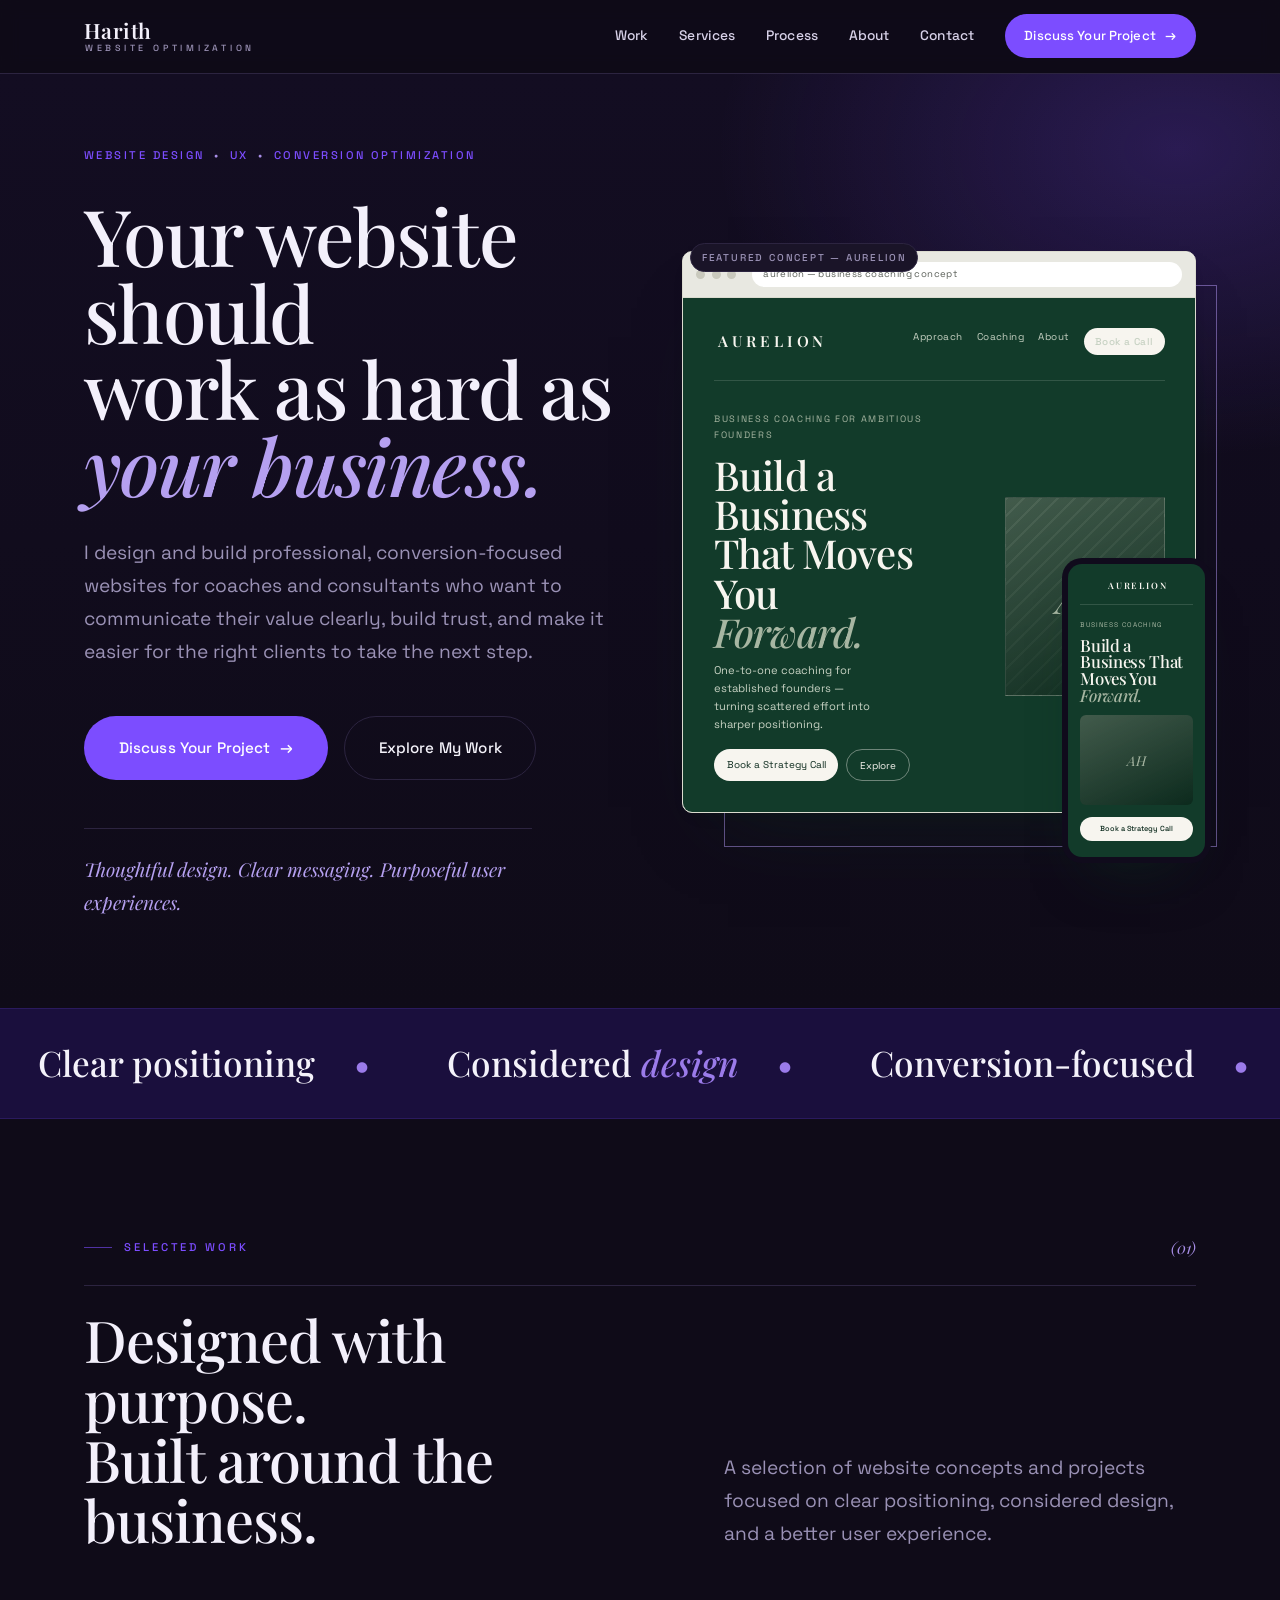
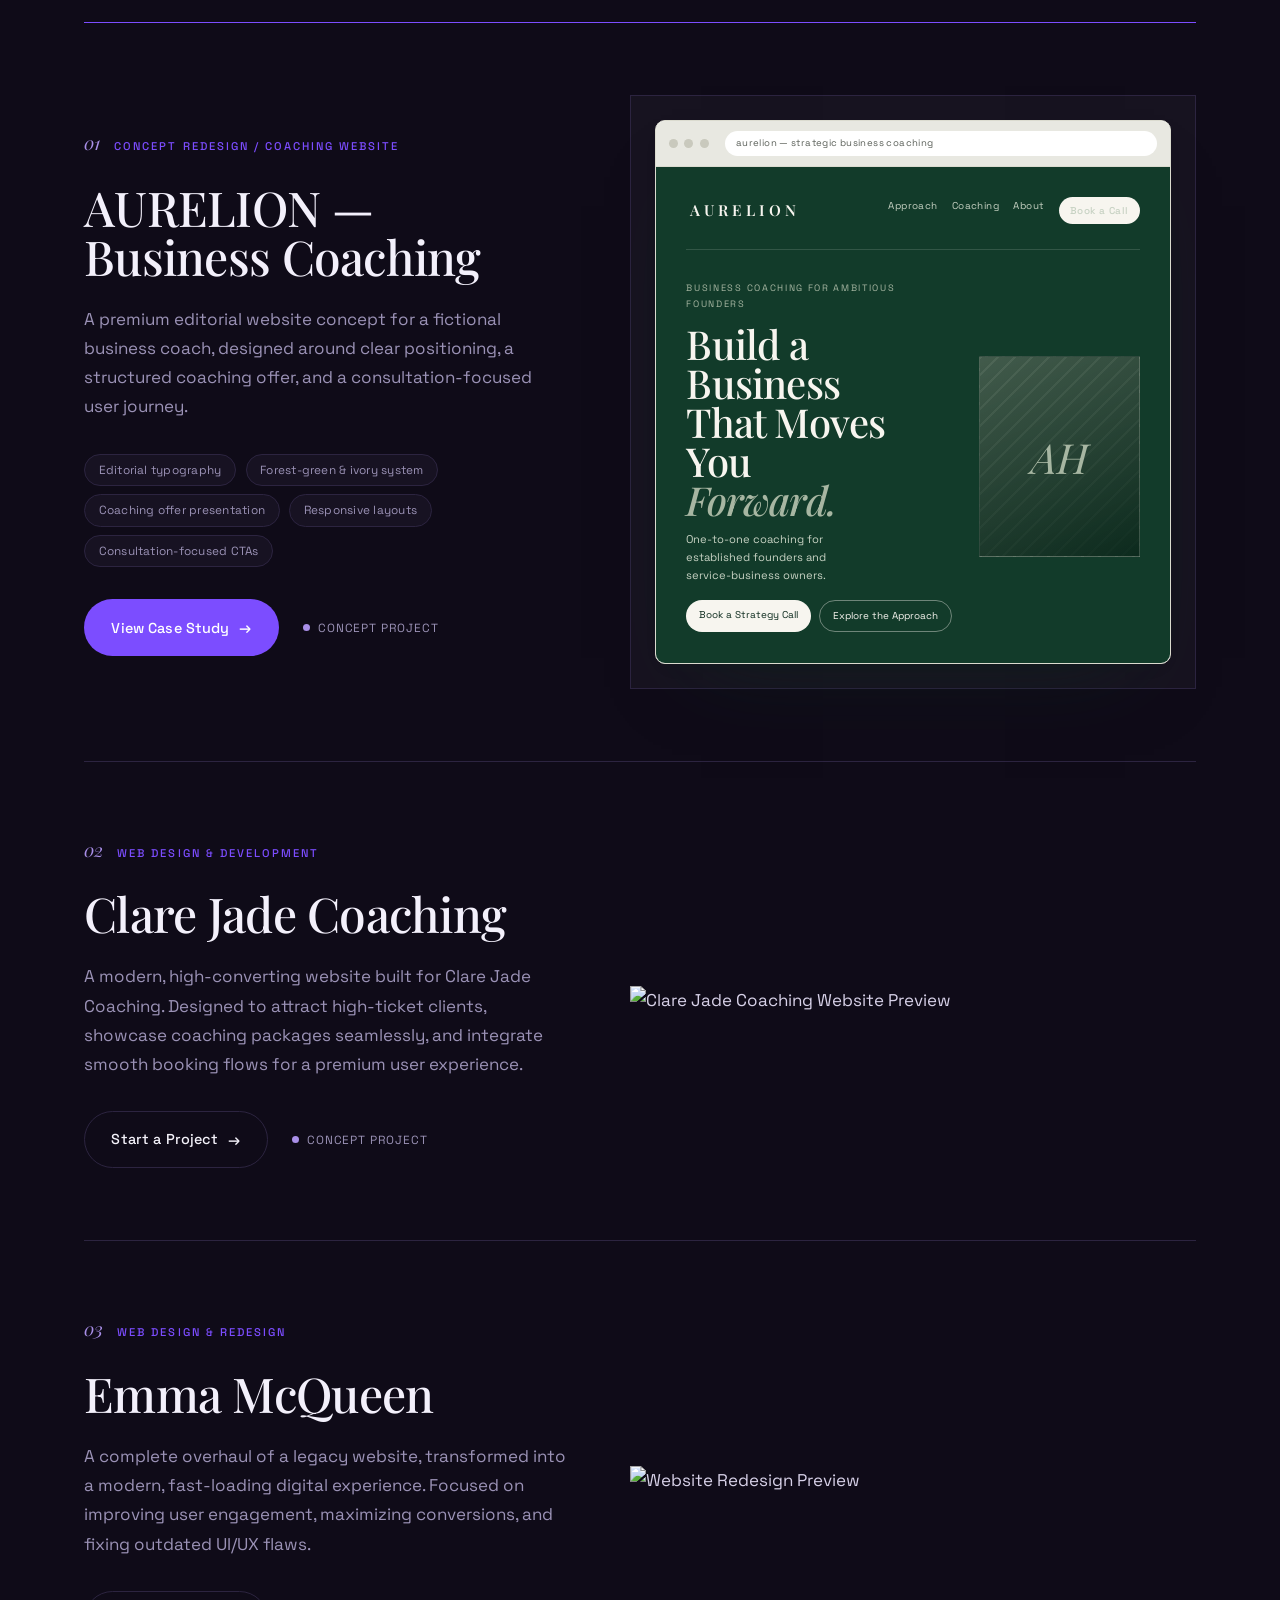
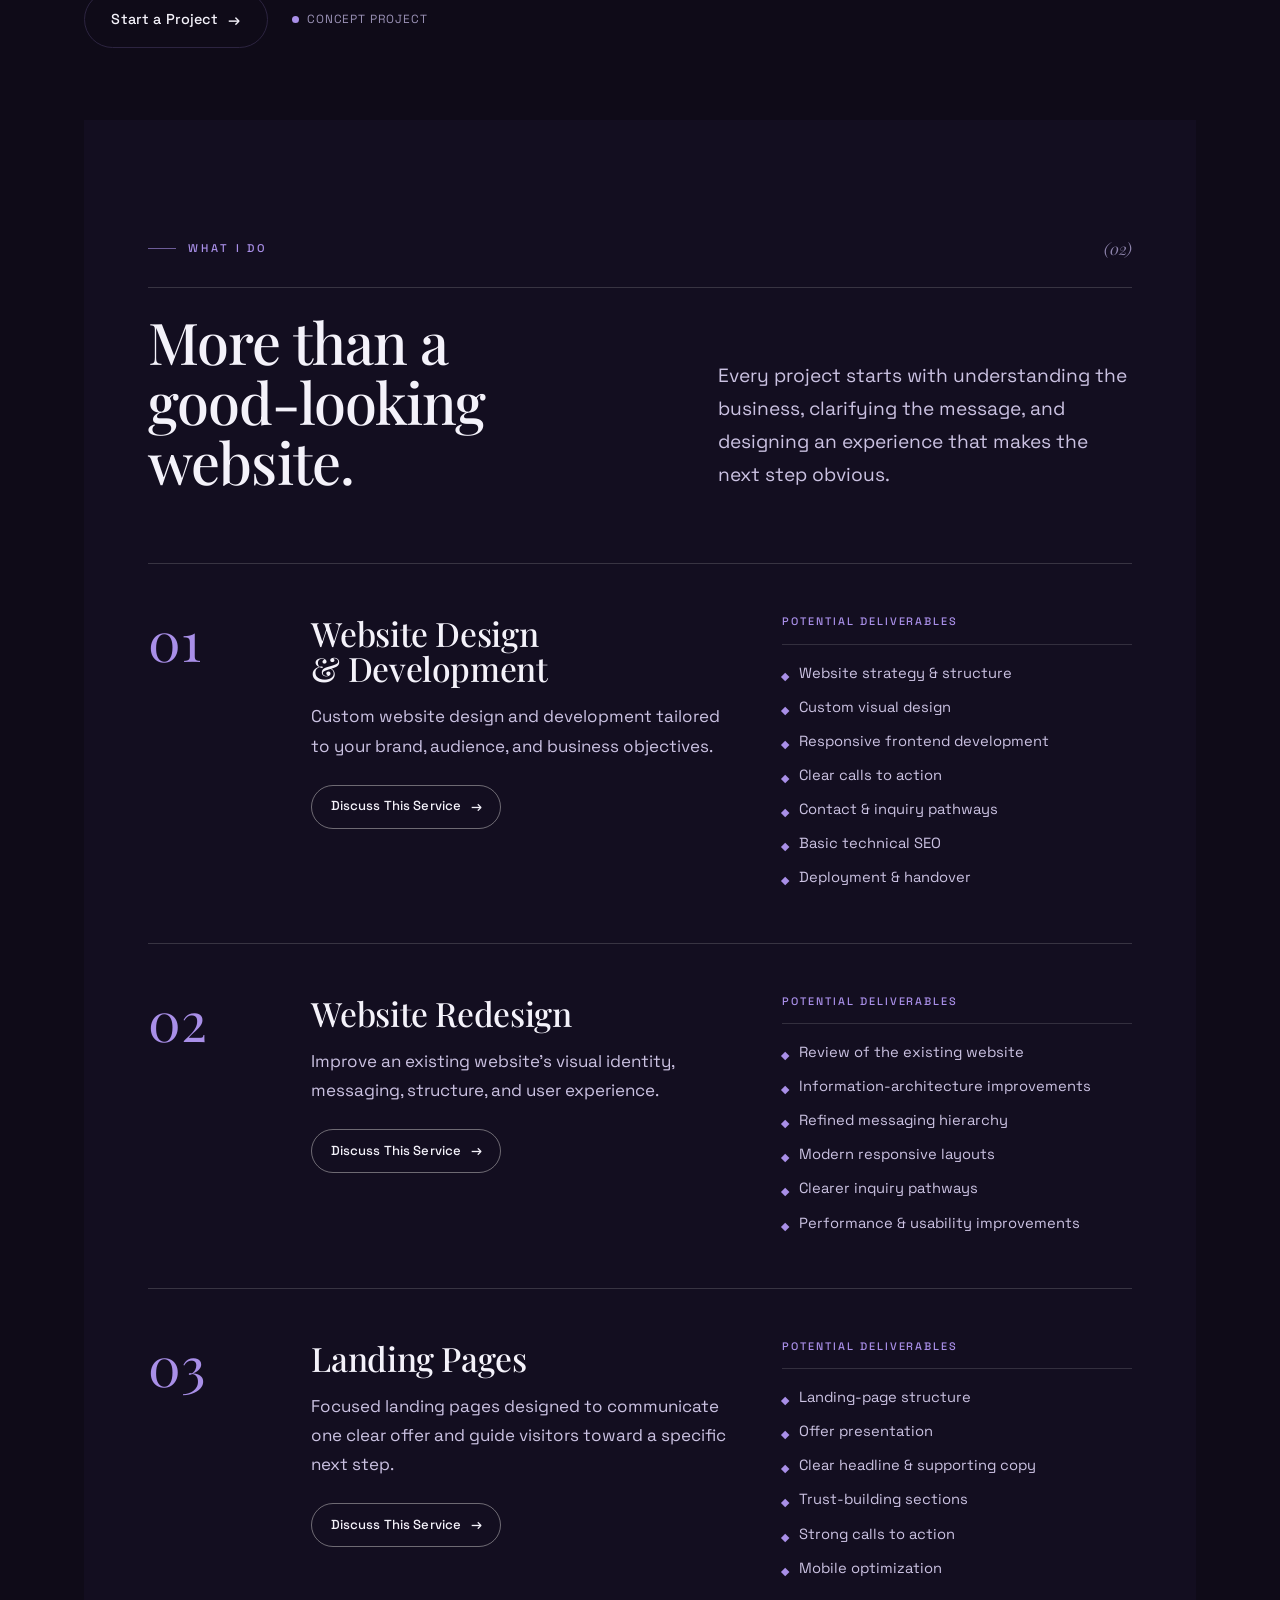
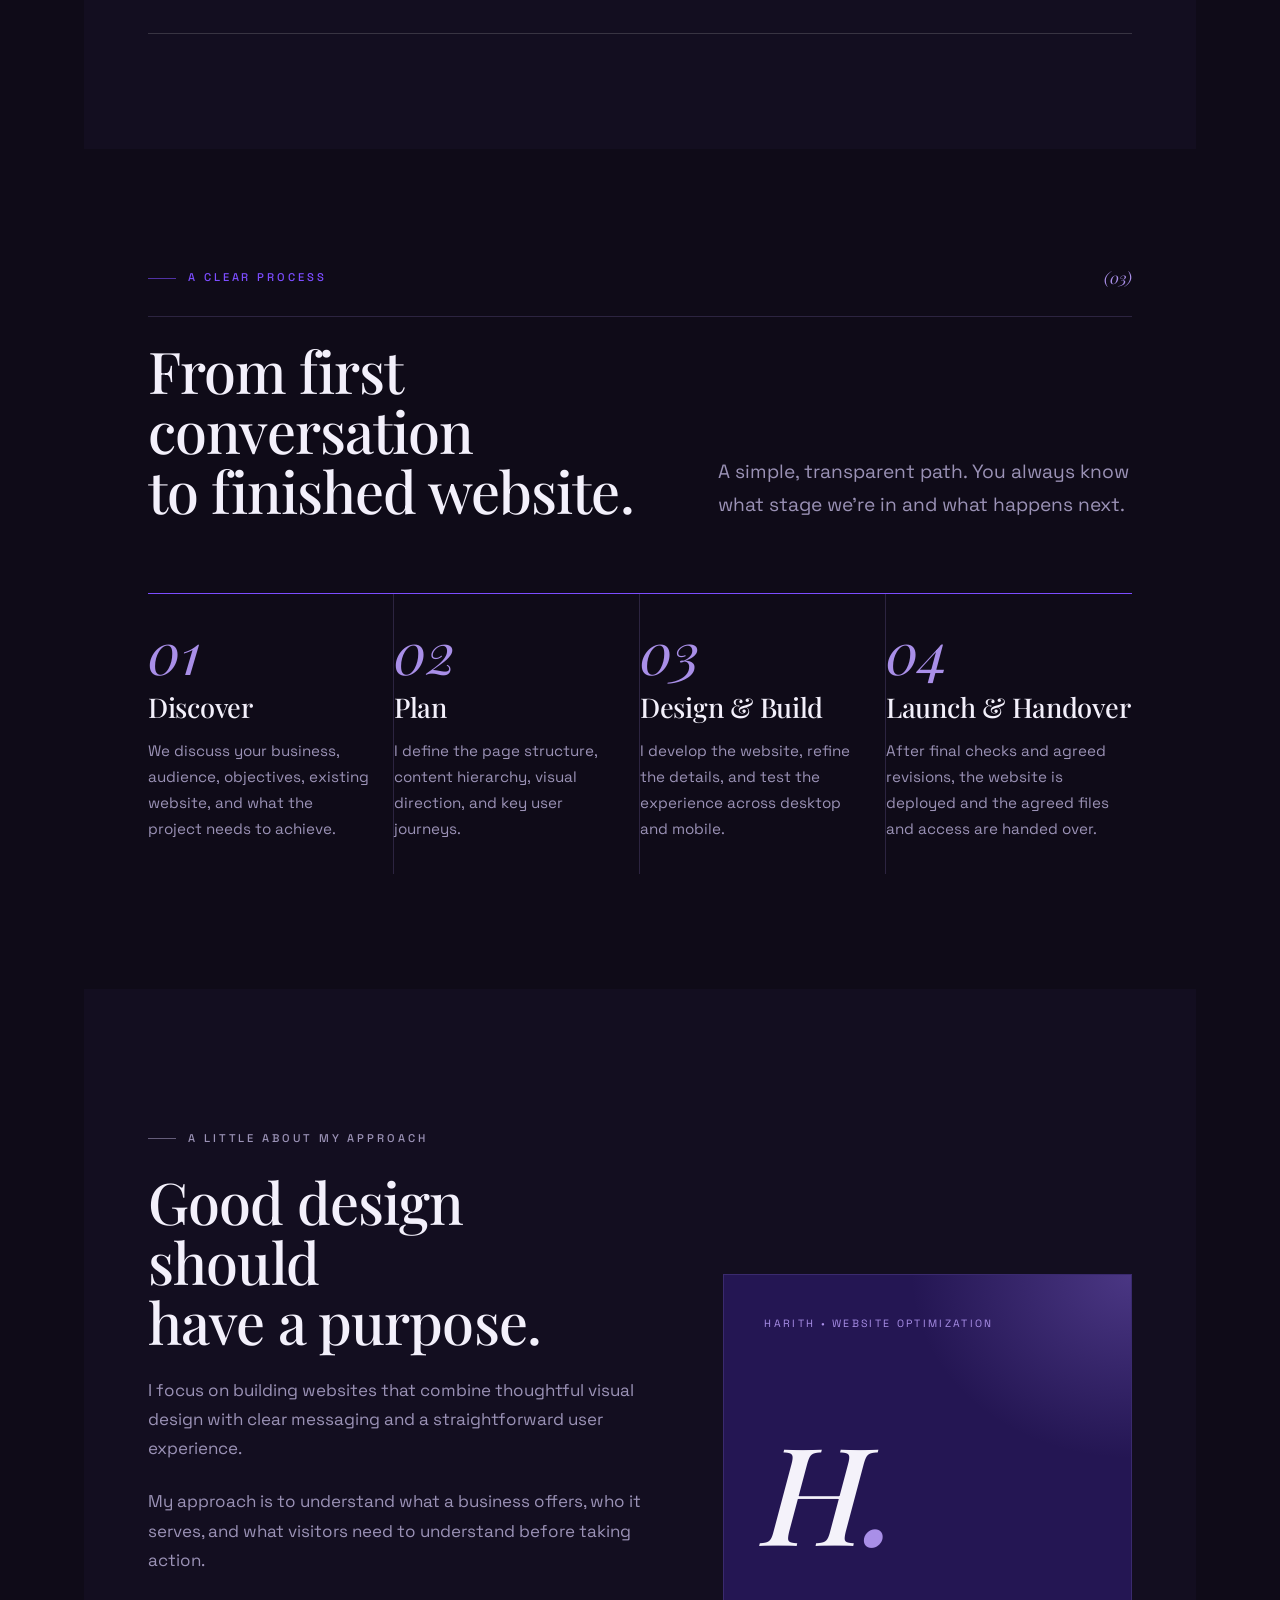
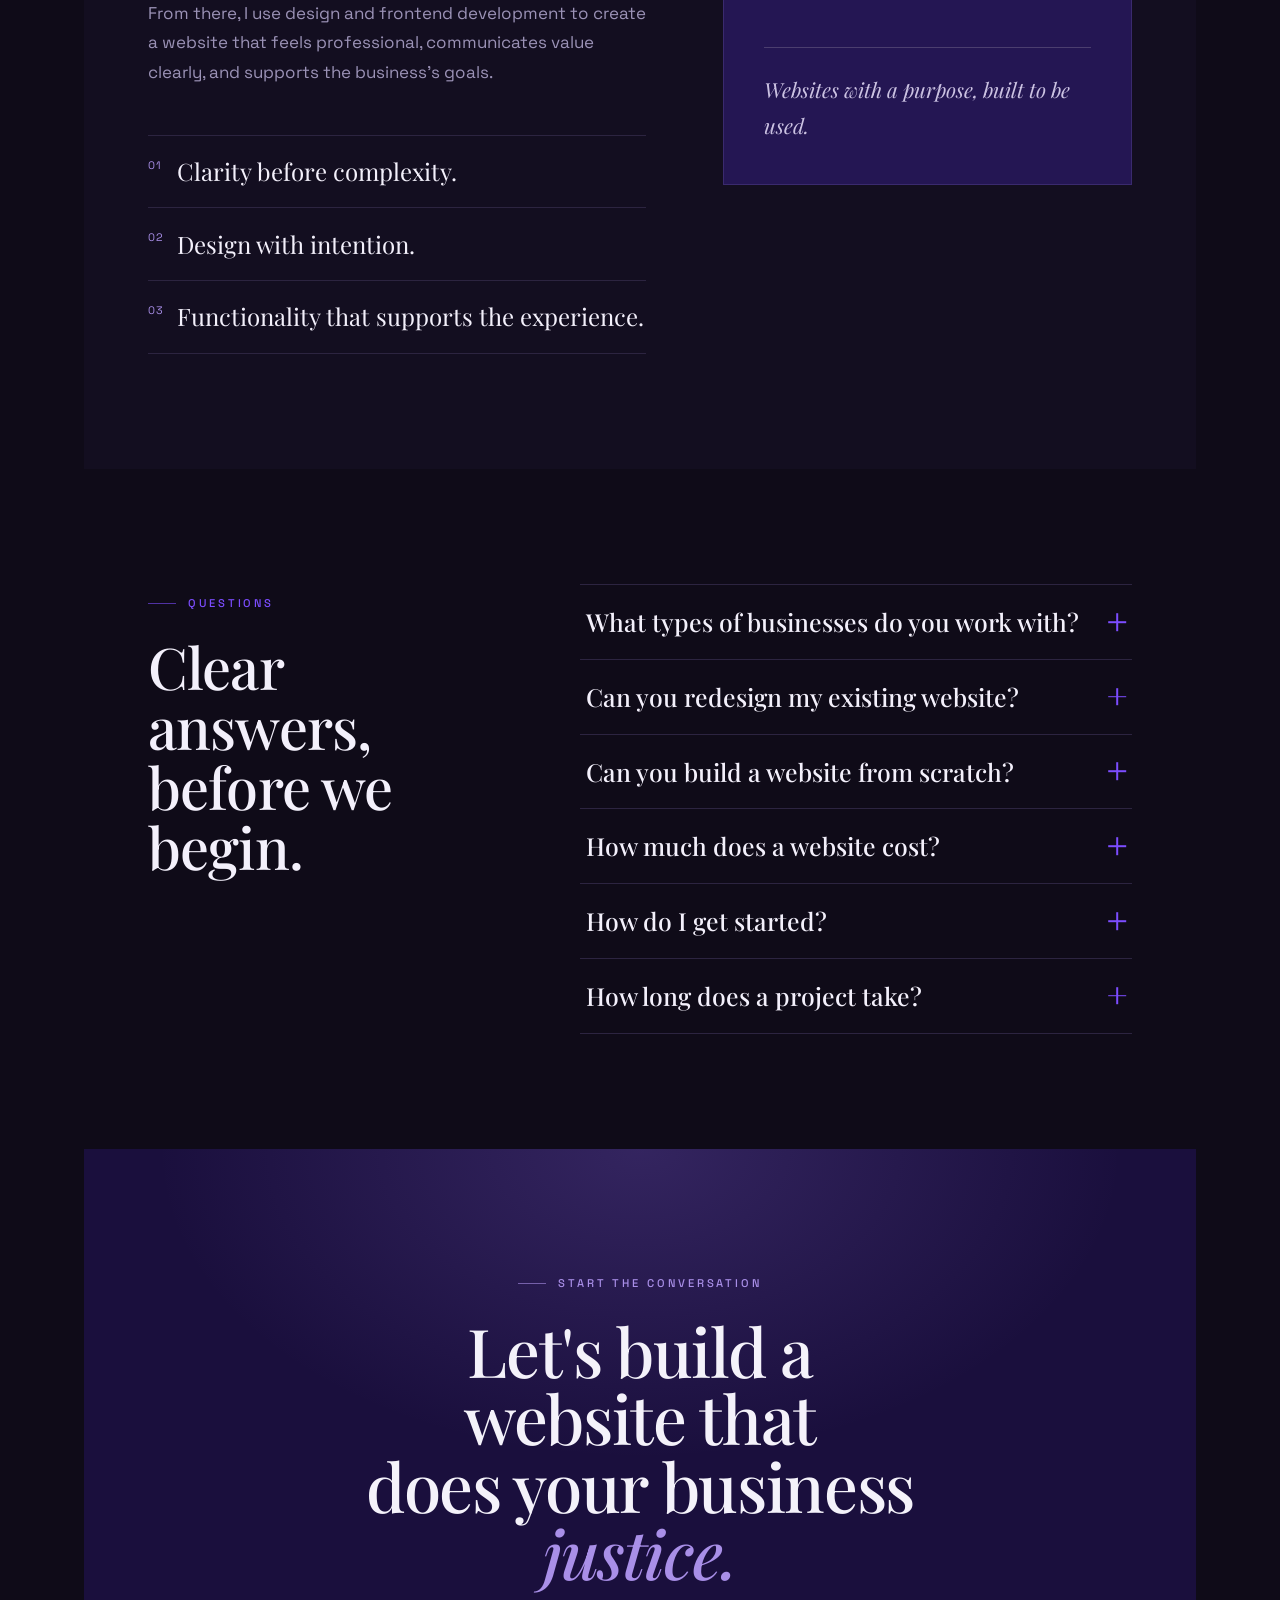
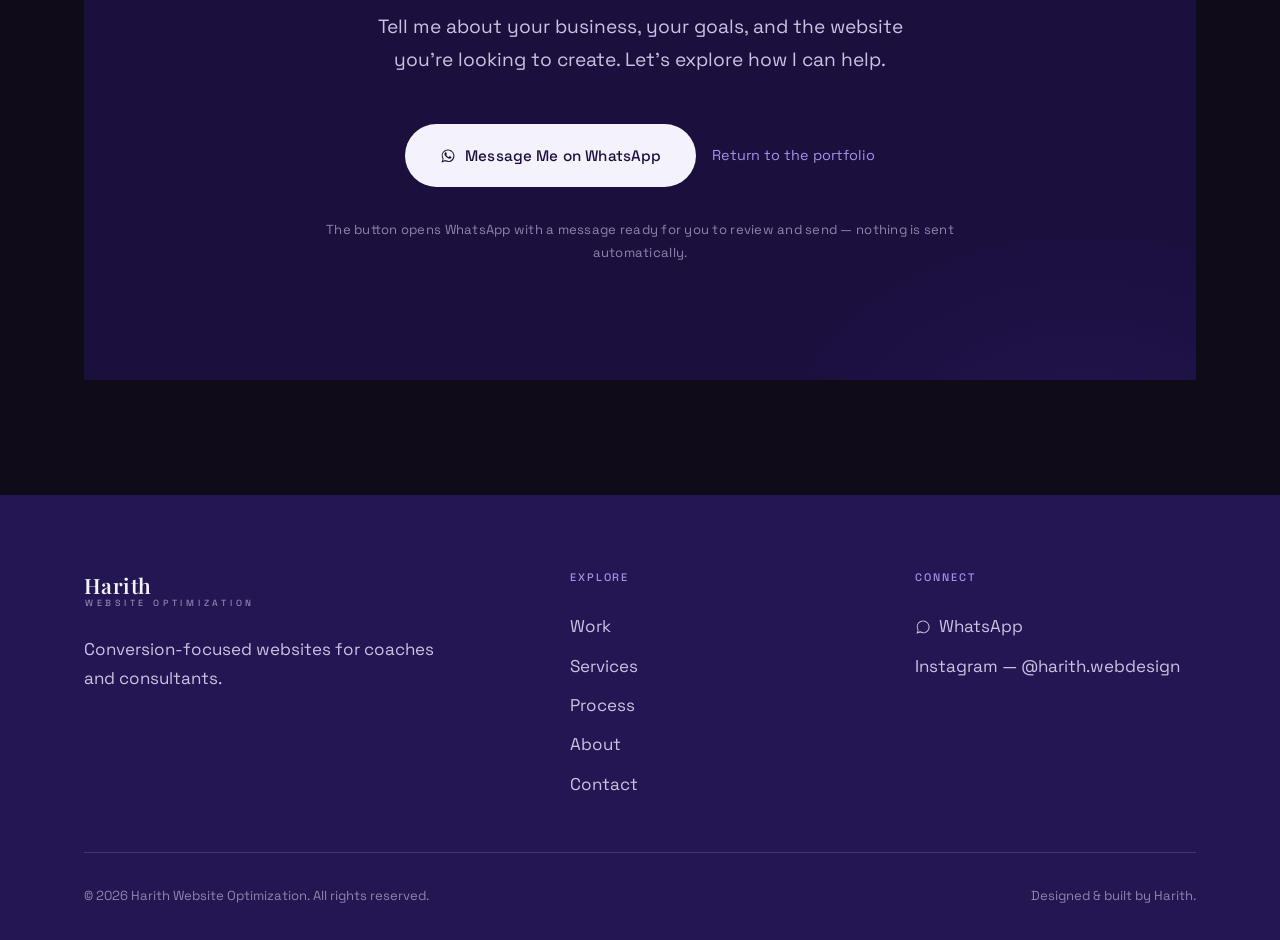
==== commit 4cc2a94a: "Update index.html" ====
--- a/index.html
+++ b/index.html
@@ -206,12 +206,12 @@
             <div class="project-actions">
               <!-- data-live-url read by script.js. If a deployed URL is set, a "View Live Project"
                    button is added automatically. With no URL, only the case-study link shows. -->
-              <a class="btn btn-solid btn-arrow" id="aurelionCase" href="project-aurelion.html">View Case Study</a>
+              <a class="btn btn-solid btn-arrow" id="aurelionCase" href="https://harithwebsiteoptimisation.github.io/AURELION/" target="_blank">View Case Study</a>
               <span class="status-chip">Concept project</span>
             </div>
           </div>
 
-          <a class="project-media" href="project-aurelion.html" aria-label="Open the AURELION case study">
+          <a class="project-media" href="https://harithwebsiteoptimisation.github.io/AURELION/" aria-label="Open the AURELION case study" target="_blank">
             <div class="project-frame">
               <span class="plate" aria-hidden="true"></span>
               <div class="browser" role="img" aria-label="Desktop mockup of the AURELION website concept: a deep forest-green editorial hero with the AURELION wordmark and the headline “Build a Business That Moves You Forward.”">
@@ -246,69 +246,55 @@
         </article>
 
         <!-- PROJECT 02 — open engagement slot (honest placeholder) -->
-        <article class="project flip reveal">
-          <div class="project-media">
-            <div class="slot" role="img" aria-label="Open project slot illustration">
-              <div>
-                <p class="slot-mark">02</p>
-                <p class="slot-note">Reserved for an upcoming coach or consultant website. Your project could be shown here.</p>
-              </div>
-            </div>
-          </div>
-          <div class="project-body">
-            <div class="project-head">
-              <span class="project-no">02</span>
-              <span class="project-cat">Available — New Engagement</span>
-            </div>
-            <h3 class="project-name">Your project here.</h3>
-            <p class="project-desc">
-              This slot is intentionally open. I take on a limited number of projects at a time so each
-              website gets the attention it deserves — if you're a coach or consultant ready for a
-              clearer, more professional website, this could be the next one featured.
-            </p>
-            <div class="project-actions">
-              <a class="btn btn-outline btn-arrow"
-                 data-wa data-wa-msg="Hi Harith, I'd like to discuss building a new website for my business."
-                 href="https://wa.me/963937306331"
-                 target="_blank" rel="noopener noreferrer">Start a Project</a>
-              <span class="status-chip">Now booking</span>
-            </div>
-          </div>
-        </article>
+       <article class="project flip reveal"> 
+  <div class="project-media"> 
+    <!-- Website Preview Image Link -->
+    <a href="https://harithwebsiteoptimisation.github.io/clare-jade/" target="_blank" rel="noopener noreferrer" class="project-link">
+      <img src="Clare Jade Preview.png" alt="Clare Jade Coaching Website Preview" class="project-img" loading="lazy">
+    </a>
+  </div> 
+  <div class="project-body"> 
+    <div class="project-head"> 
+      <span class="project-no">02</span> 
+      <span class="project-cat">Web Design & Development</span> 
+    </div> 
+    <h3 class="project-name">Clare Jade Coaching</h3> 
+    <p class="project-desc"> 
+      A modern, high-converting website built for Clare Jade Coaching. Designed to attract high-ticket clients, showcase coaching packages seamlessly, and integrate smooth booking flows for a premium user experience.
+    </p> 
+    <div class="project-actions"> 
+      <a class="btn btn-outline btn-arrow" data-wa data-wa-msg="Hi Harith, I'd like to discuss building a new website for my business." href="https://wa.me/963937306331" target="_blank" rel="noopener noreferrer">Start a Project</a> 
+      <span class="status-chip">Concept Project</span> 
+    </div> 
+  </div> 
+</article>
 
         <!-- PROJECT 03 — open engagement slot (honest placeholder) -->
         <article class="project reveal">
-          <div class="project-body">
-            <div class="project-head">
-              <span class="project-no">03</span>
-              <span class="project-cat">Available — Redesign or Landing Page</span>
-            </div>
-            <h3 class="project-name">A redesign waiting to happen.</h3>
-            <p class="project-desc">
-              Another open slot for an existing website that deserves a sharper message and a cleaner
-              experience. I'd rather keep this honest and empty than fill it with invented case studies —
-              real work will replace it as projects complete.
-            </p>
-            <div class="project-actions">
-              <a class="btn btn-outline btn-arrow"
-                 data-wa data-wa-msg="Hi Harith, I'm interested in redesigning my existing website."
-                 href="https://wa.me/963937306331"
-                 target="_blank" rel="noopener noreferrer">Discuss a Redesign</a>
-              <span class="status-chip">Now booking</span>
-            </div>
-          </div>
-          <div class="project-media">
-            <div class="slot" role="img" aria-label="Open project slot illustration">
-              <div>
-                <p class="slot-mark">03</p>
-                <p class="slot-note">Reserved for a website redesign or focused landing page. Honest and open until real work fills it.</p>
-              </div>
-            </div>
-          </div>
-        </article>
-      </div>
-    </section>
-
+  <div class="project-body">
+    <div class="project-head">
+      <span class="project-no">03</span>
+      <span class="project-cat">Web Design & Redesign</span>
+    </div>
+    <h3 class="project-name">Emma McQueen</h3>
+    <p class="project-desc">
+      A complete overhaul of a legacy website, transformed into a modern, fast-loading digital experience. Focused on improving user engagement, maximizing conversions, and fixing outdated UI/UX flaws.
+    </p>
+    <div class="project-actions">
+      <a class="btn btn-outline btn-arrow"
+         data-wa data-wa-msg="Hi Harith, I'd like to discuss a new website project."
+         href="https://wa.me/963937306331"
+         target="_blank" rel="noopener noreferrer">Start a Project</a>
+      <span class="status-chip">Concept Project</span>
+    </div>
+  </div>
+  <div class="project-media">
+    <!-- Website Preview Image Link -->
+    <a href="https://harithwebsiteoptimisation.github.io/emma/" target="_blank" rel="noopener noreferrer" class="project-link">
+      <img src="Emma McQueen Preview.png" alt="Website Redesign Preview" class="project-img" loading="lazy">
+    </a>
+  </div>
+</article>
     <!-- ============================ SERVICES ============================ -->
     <section class="section services" id="services" aria-labelledby="services-title">
       <div class="shell">
